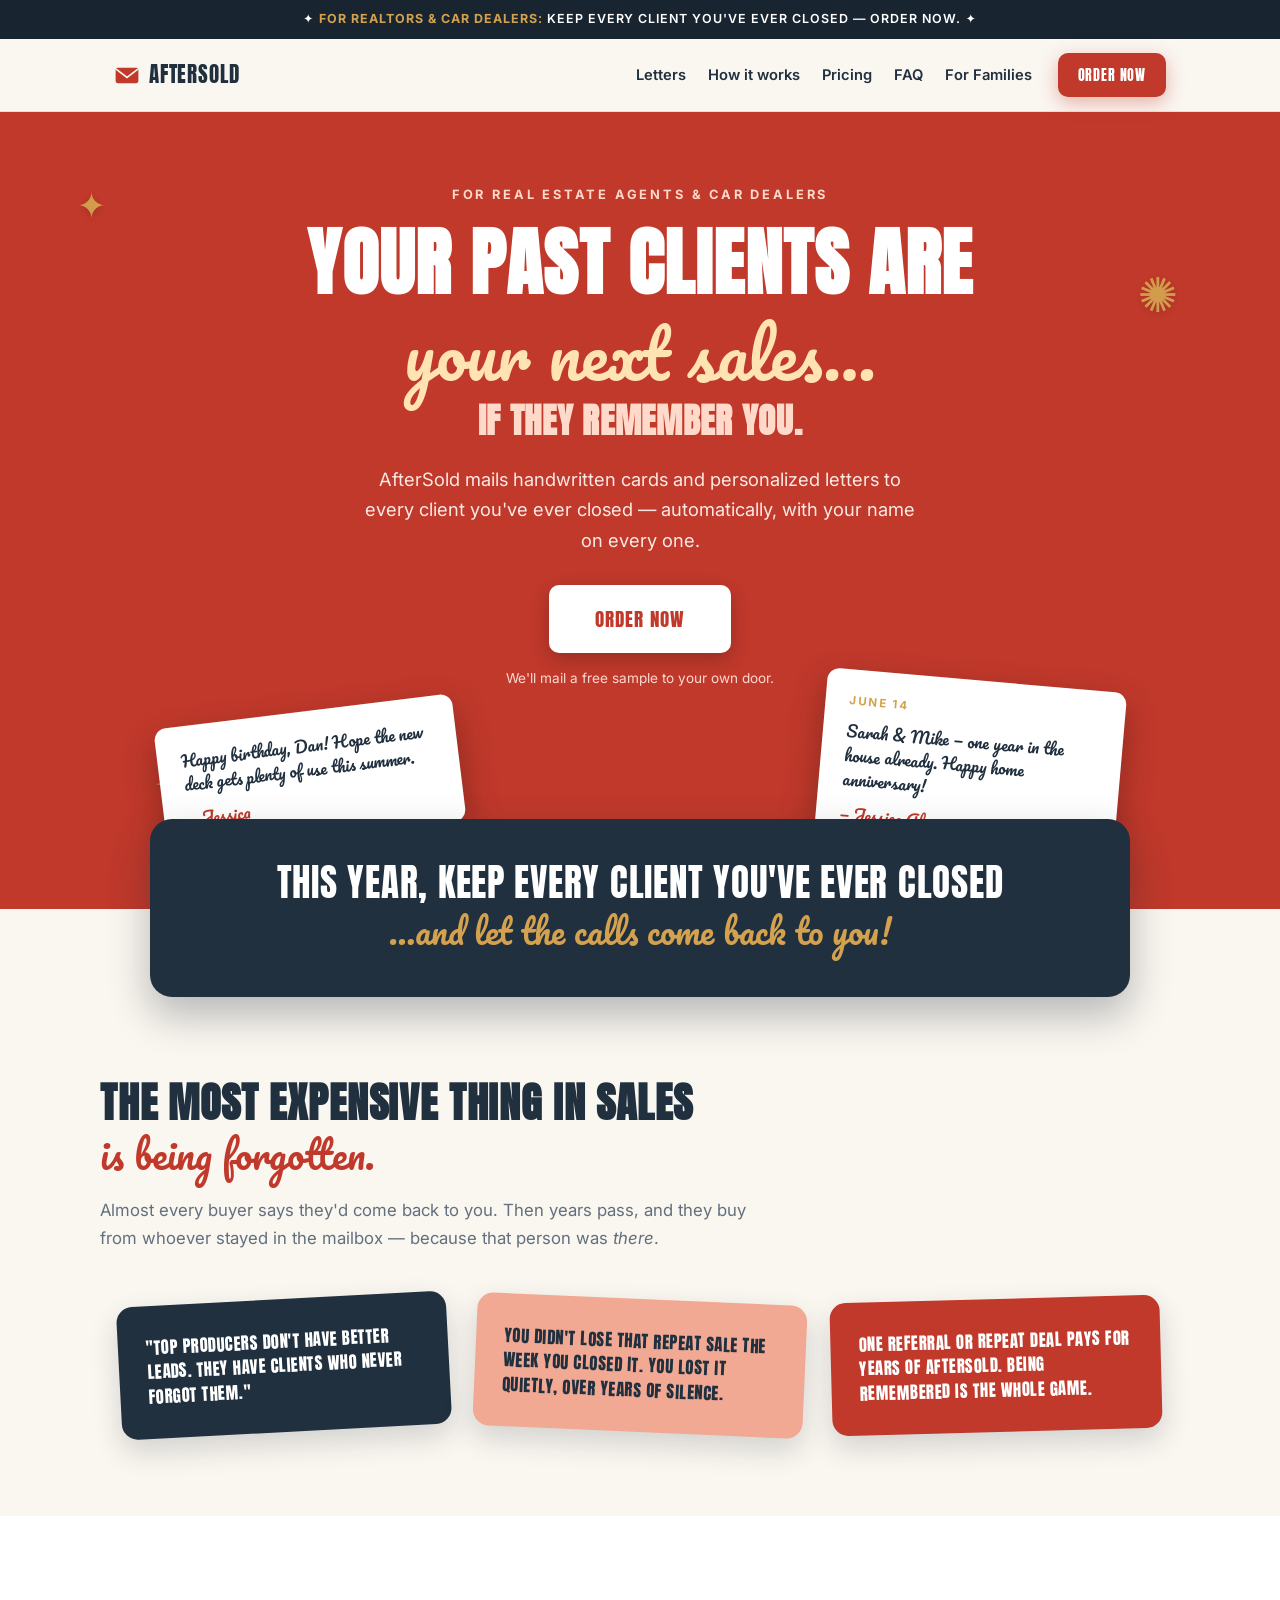
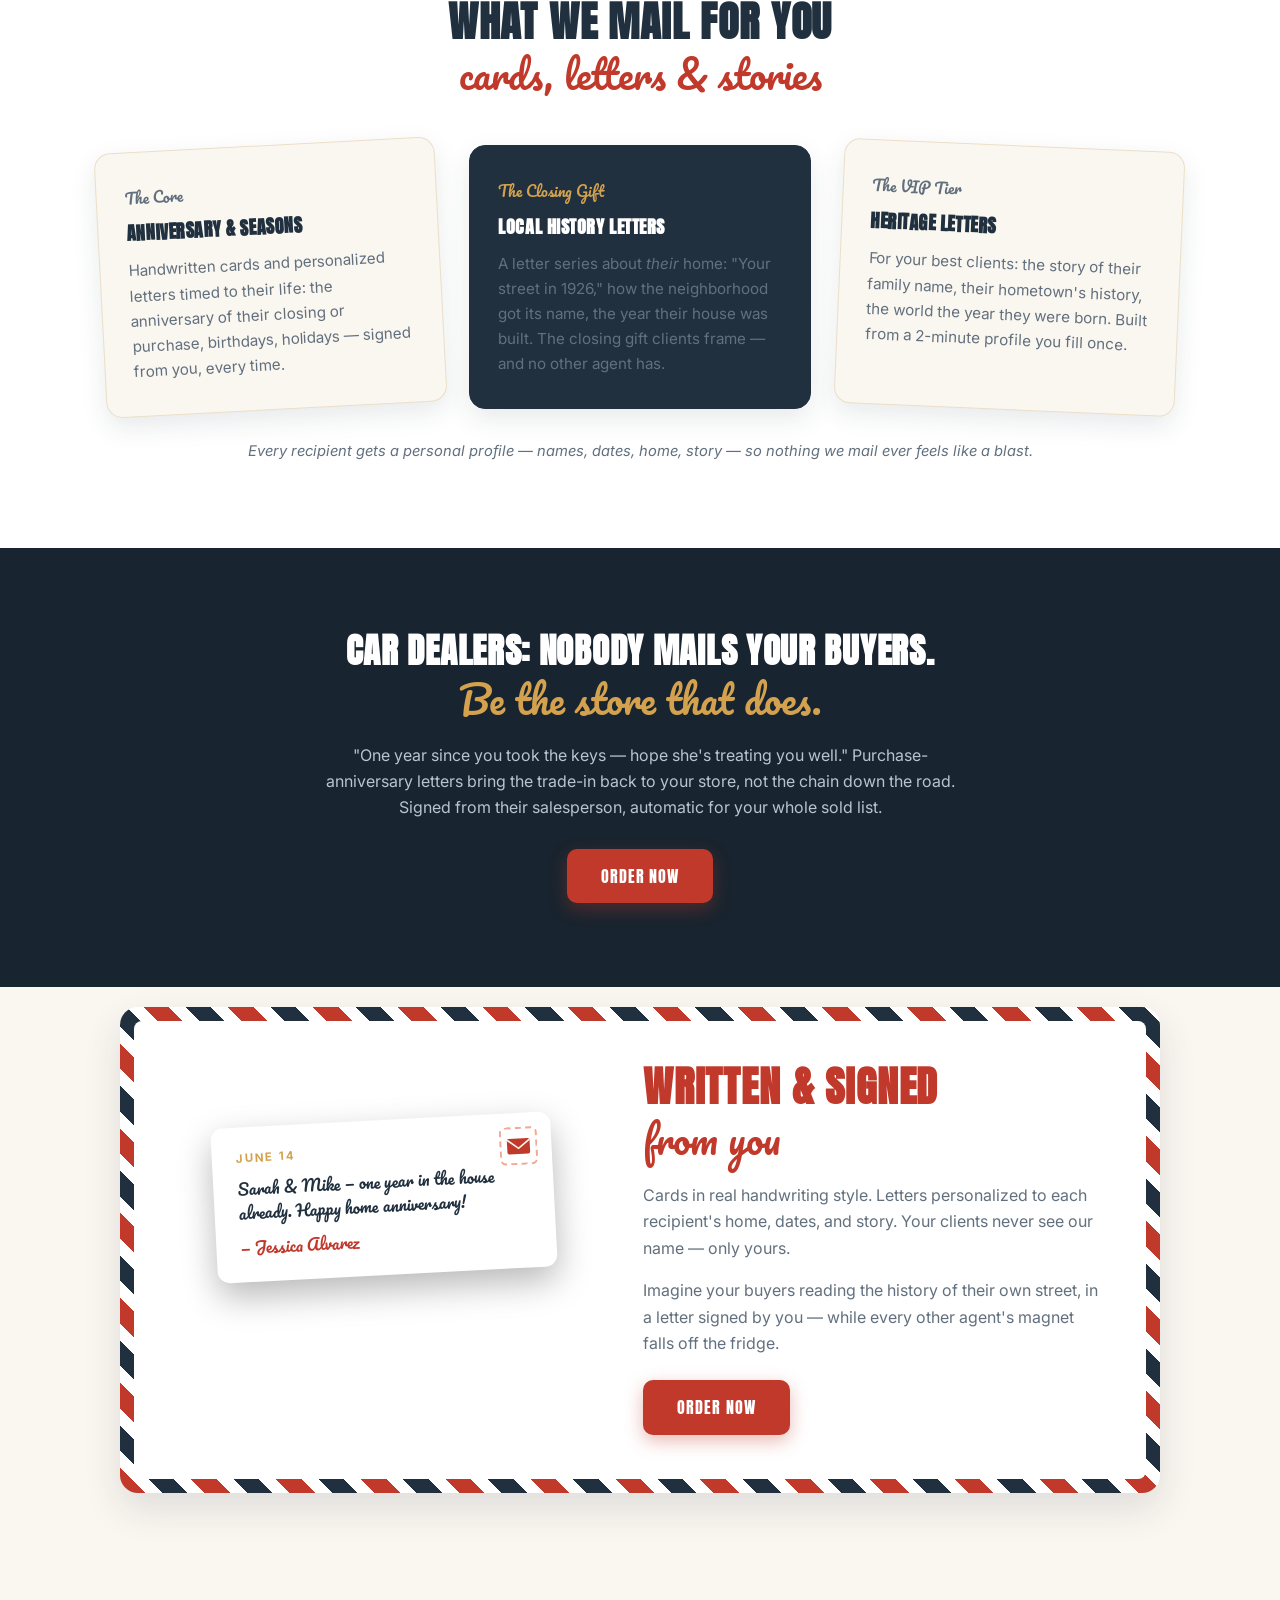
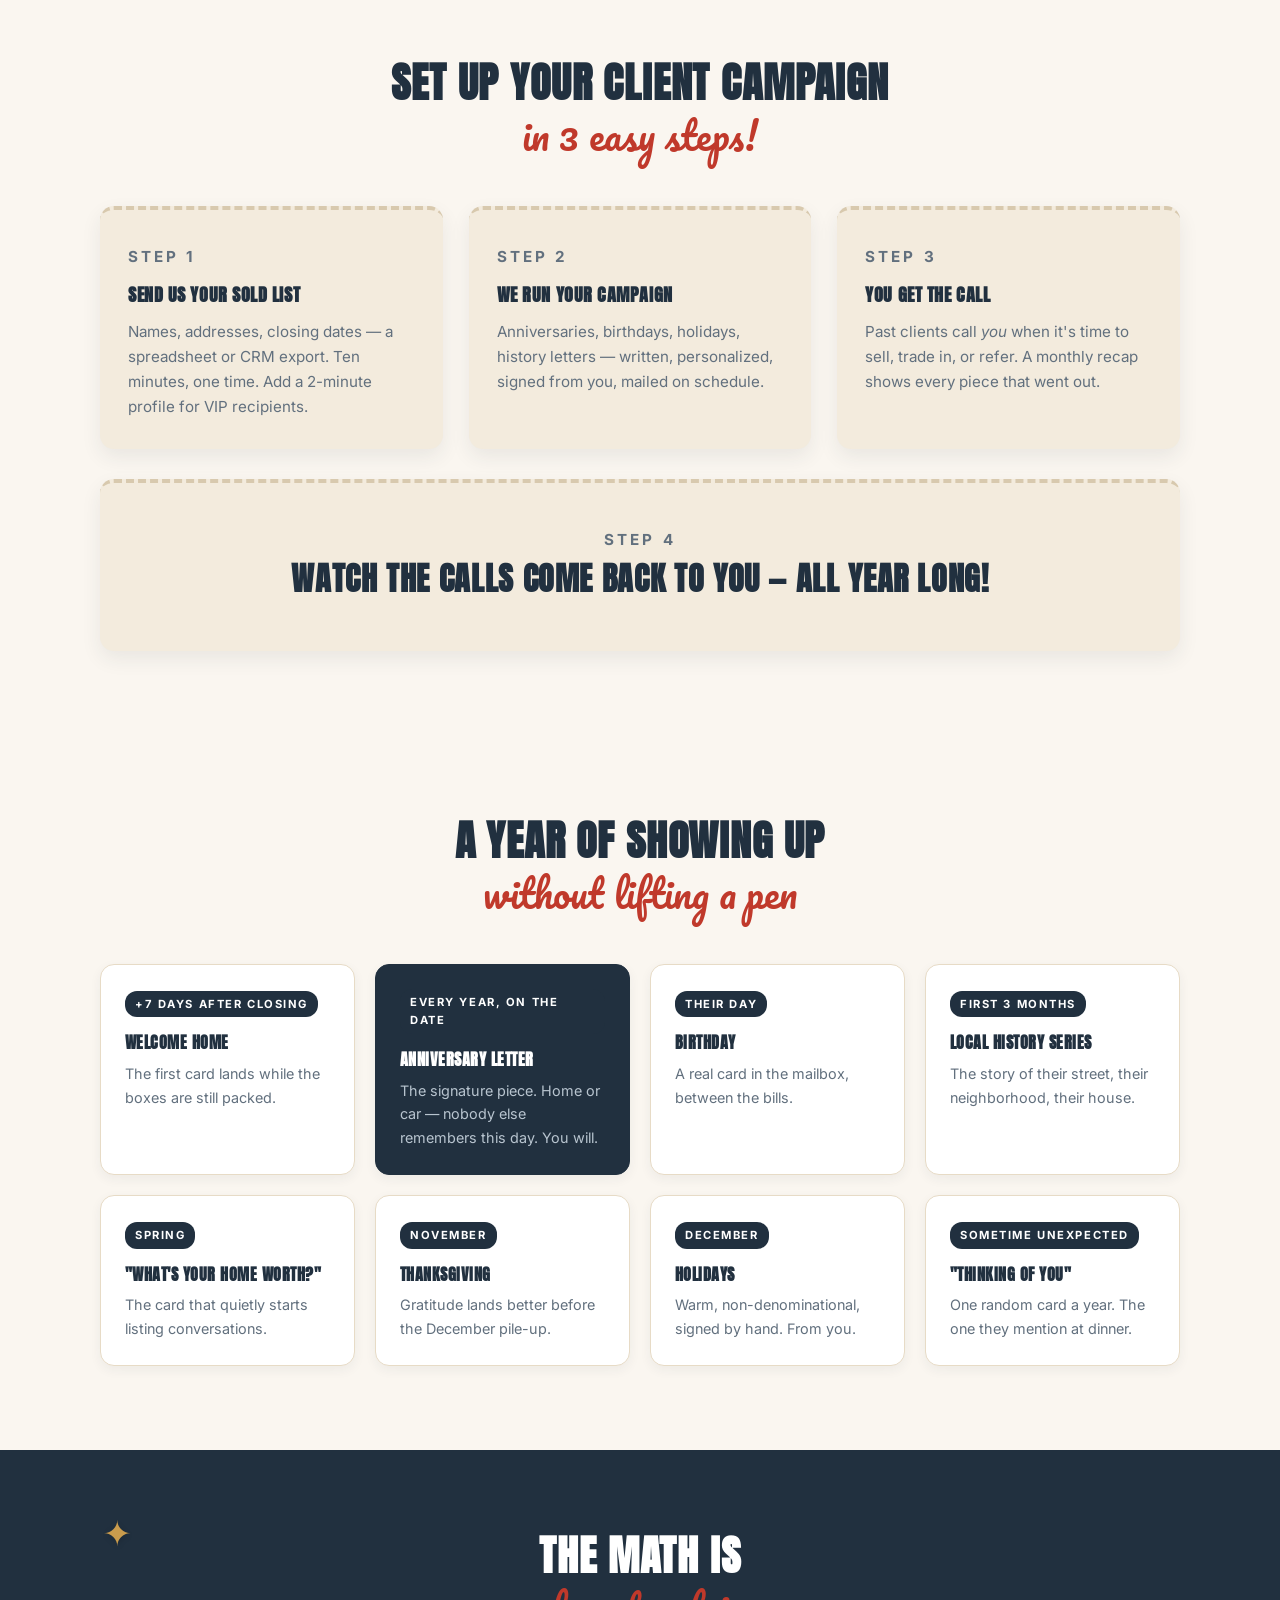
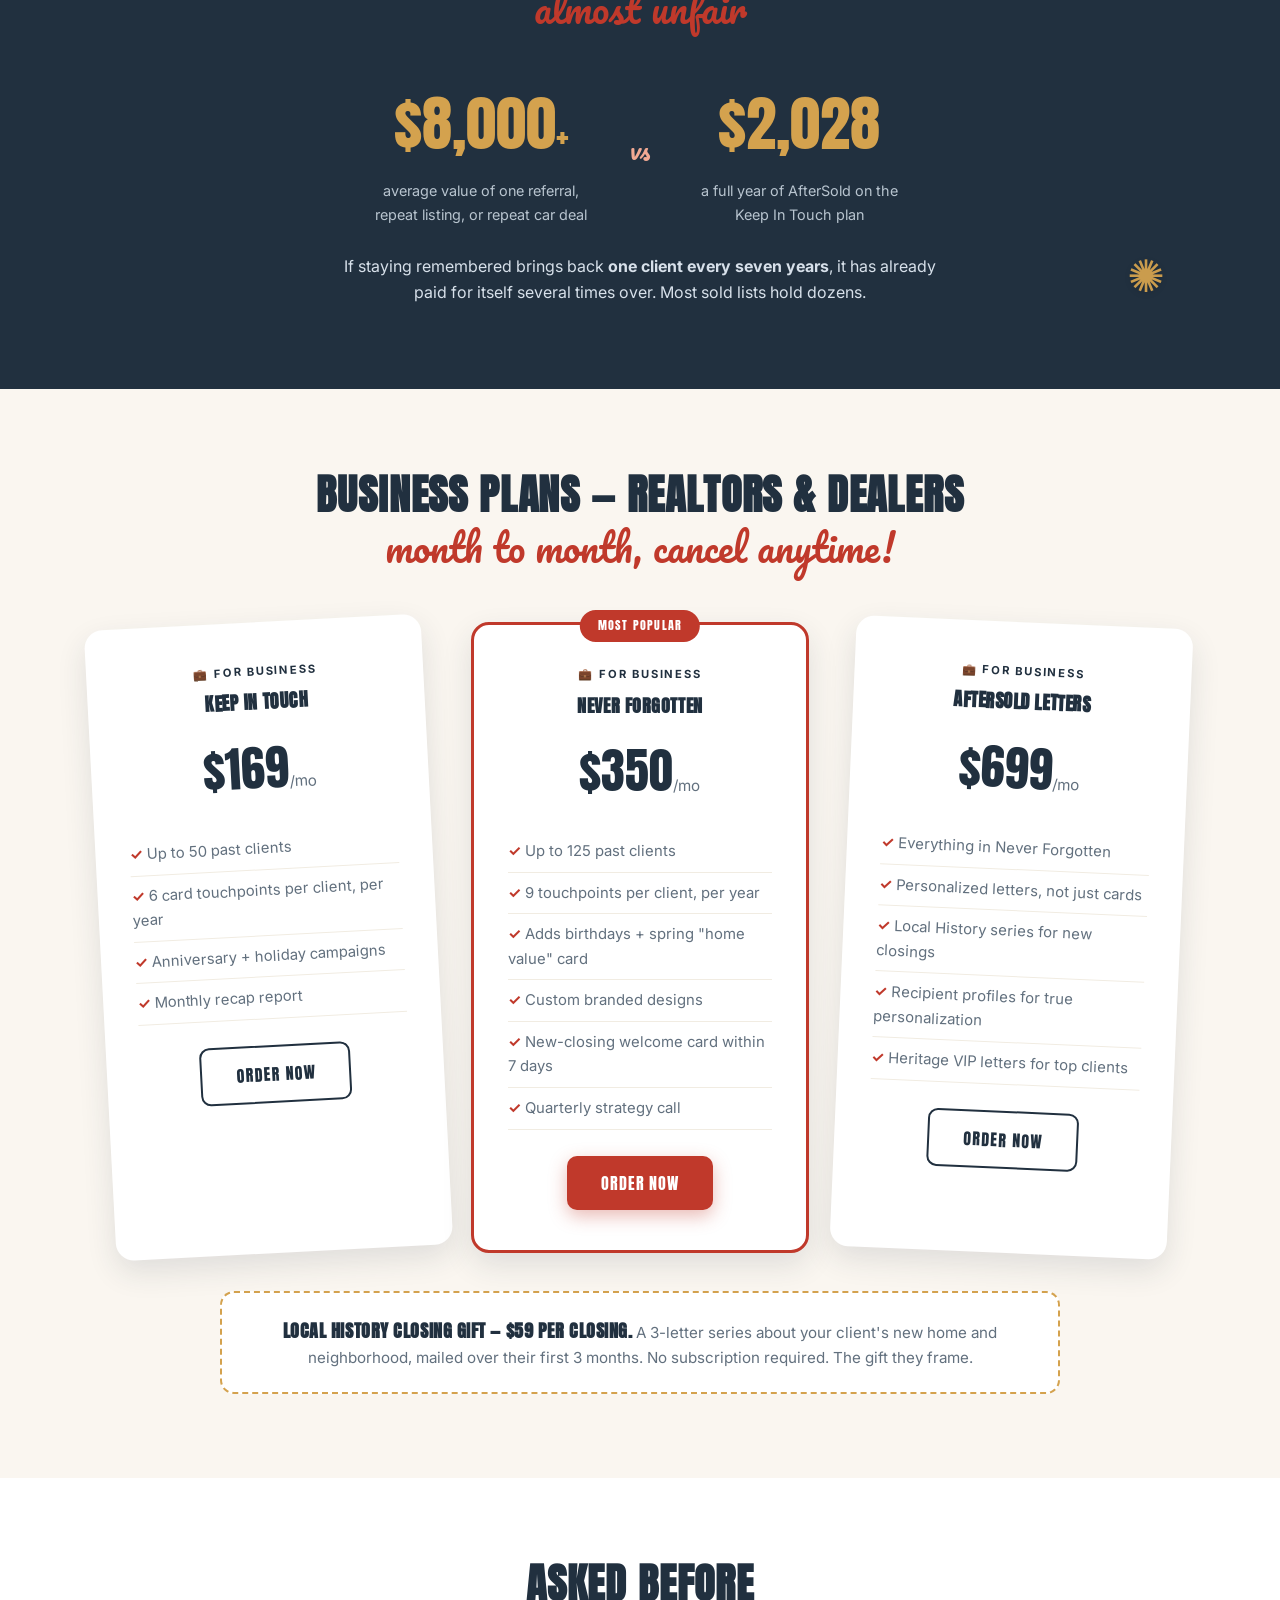
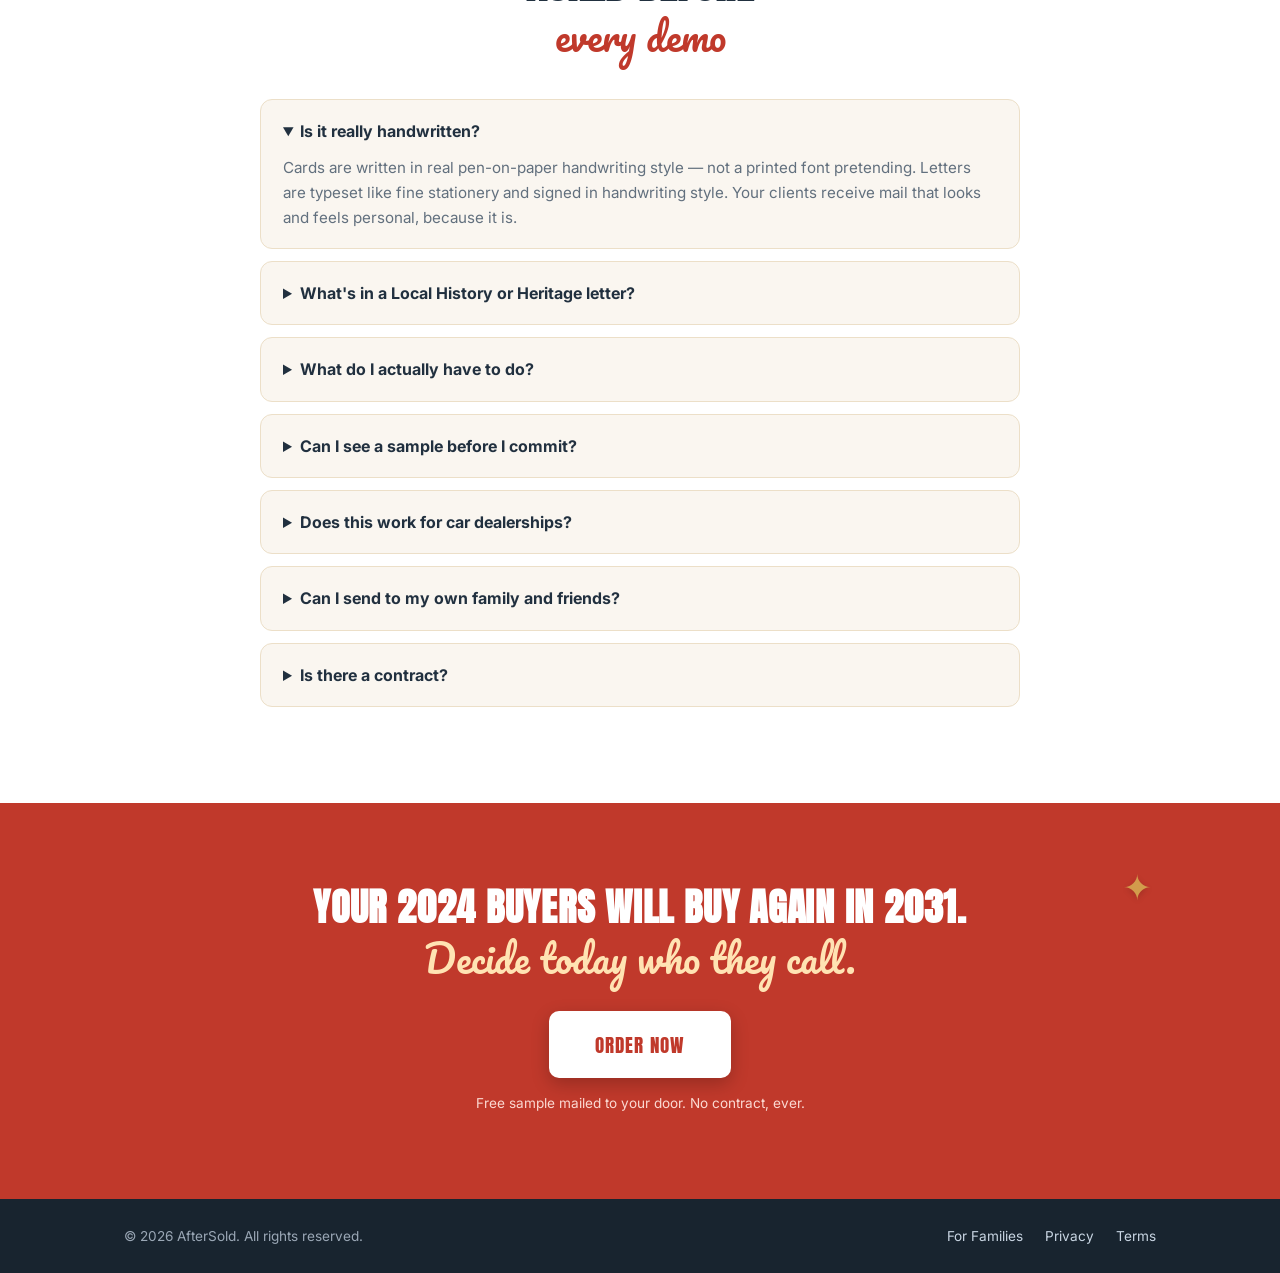
==== business.html @ d62e9a50 "feat: split into Family & Friends home + dedicated Business page Repurpose index.html as a Family & " ====
<!doctype html>
<html lang="en">
<head>
  <meta charset="utf-8">
  <meta name="viewport" content="width=device-width, initial-scale=1">
  <title>AfterSold for Business — Letters & Cards That Keep Your Past Clients Yours</title>
  <meta name="description" content="AfterSold mails handwritten cards and personalized letters to every client a real estate agent or car dealer has ever closed — anniversaries, birthdays, holidays, local history — automatically, signed with their name. From $169/mo.">
  <link rel="canonical" href="https://600589mbm-beep.github.io/aftersold-site/business.html">
  <meta property="og:type" content="website">
  <meta property="og:title" content="AfterSold for Business — Your Past Clients Are Your Next Sales">
  <meta property="og:description" content="Done-for-you handwritten cards and personalized letters to every past client — signed with your name. So the call comes back to you.">
  <meta property="og:url" content="https://600589mbm-beep.github.io/aftersold-site/business.html">
  <meta property="og:site_name" content="AfterSold">
  <meta name="twitter:card" content="summary">
  <meta name="twitter:title" content="AfterSold for Business — Your Past Clients Are Your Next Sales">
  <meta name="twitter:description" content="Done-for-you handwritten cards and personalized letters to every past client, signed with your name.">
  <link rel="icon" href="data:image/svg+xml,%3Csvg xmlns='http://www.w3.org/2000/svg' viewBox='0 0 64 64'%3E%3Crect x='4' y='14' width='56' height='38' rx='5' fill='%23C0392B'/%3E%3Cpath d='M6 18l26 20 26-20' fill='none' stroke='%23FAF6F0' stroke-width='4' stroke-linecap='round'/%3E%3Ccircle cx='32' cy='40' r='5' fill='%23D4A24E'/%3E%3C/svg%3E">
  <link rel="preconnect" href="https://fonts.googleapis.com">
  <link rel="preconnect" href="https://fonts.gstatic.com" crossorigin>
  <link href="https://fonts.googleapis.com/css2?family=Anton&family=Pacifico&family=Inter:wght@400;500;600;700&display=swap" rel="stylesheet">
  <link rel="stylesheet" href="css/style.css">
</head>
<body>
  <a class="skip-link" href="#main">Skip to content</a>

  <div class="announce">✦ <strong>FOR REALTORS &amp; CAR DEALERS:</strong> KEEP EVERY CLIENT YOU'VE EVER CLOSED — ORDER NOW. ✦</div>

  <header class="site-header">
    <nav class="nav" aria-label="Primary">
      <a class="brand" href="business.html#top">
        <span class="brand-mark" aria-hidden="true">
          <svg viewBox="0 0 64 64" width="26" height="26" focusable="false" aria-hidden="true"><rect x="4" y="14" width="56" height="38" rx="5" fill="currentColor"/><path d="M6 18l26 20 26-20" fill="none" stroke="#FAF6F0" stroke-width="4" stroke-linecap="round"/></svg>
        </span>
        AfterSold
      </a>
      <div class="nav-links">
        <a href="#letters">Letters</a>
        <a href="#how">How it works</a>
        <a href="#pricing">Pricing</a>
        <a href="#faq">FAQ</a>
        <a href="index.html">For Families</a>
      </div>
      <a class="button button-primary nav-cta" href="#pricing">Order Now</a>
    </nav>
  </header>

  <main id="main">

    <!-- Hero -->
    <section class="hero" id="top">
      <span class="star star-1" aria-hidden="true">✦</span>
      <span class="star star-2" aria-hidden="true">✺</span>
      <span class="star star-3" aria-hidden="true">✦</span>
      <div class="hero-inner">
        <p class="eyebrow">For Real Estate Agents &amp; Car Dealers</p>
        <h1>
          <span class="h-caps">Your past clients are</span>
          <span class="h-script">your next sales…</span>
          <span class="h-caps h-caps-sm">if they remember you.</span>
        </h1>
        <p class="hero-sub">AfterSold mails handwritten cards and personalized letters to every client you've ever closed — automatically, with your name on every one.</p>
          <a class="button button-invert button-lg" href="#pricing">Order Now</a>
        <p class="hero-note">We'll mail a free sample to your own door.</p>

        <div class="mail-card mail-tilt-l" aria-hidden="true">
          <p class="mail-script">Happy birthday, Dan! Hope the new deck gets plenty of use this summer.</p>
          <p class="mail-sign">— Jessica</p>
        </div>
        <div class="mail-card mail-tilt-r" aria-hidden="true">
          <p class="mail-date">June 14</p>
          <p class="mail-script">Sarah &amp; Mike — one year in the house already. Happy home anniversary!</p>
          <p class="mail-sign">— Jessica Alvarez</p>
        </div>
      </div>
    </section>

    <!-- Overlap banner -->
    <section class="banner-wrap">
      <div class="banner reveal">
        <p class="h-caps">This year, keep every client you've ever closed</p>
        <p class="h-script">…and let the calls come back to you!</p>
      </div>
    </section>

    <!-- Problem / quote cards -->
    <section class="section quotes reveal">
      <div class="section-inner">
        <h2 class="stacked-head"><span class="h-caps">The most expensive thing in sales</span><span class="h-script">is being forgotten.</span></h2>
        <p class="lead">Almost every buyer says they'd come back to you. Then years pass, and they buy from whoever stayed in the mailbox — because that person was <em>there</em>.</p>
        <div class="quote-cards">
          <blockquote class="qcard qcard-navy tilt-l">
            <p>"Top producers don't have better leads. They have clients who never forgot them."</p>
          </blockquote>
          <blockquote class="qcard qcard-blush tilt-r">
            <p>You didn't lose that repeat sale the week you closed it. You lost it quietly, over years of silence.</p>
          </blockquote>
          <blockquote class="qcard qcard-red tilt-l2">
            <p>One referral or repeat deal pays for years of AfterSold. Being remembered is the whole game.</p>
          </blockquote>
        </div>
      </div>
    </section>

    <!-- Letter products -->
    <section class="section letters" id="letters">
      <div class="section-inner">
        <h2 class="stacked-head center"><span class="h-caps">What we mail for you</span><span class="h-script">cards, letters &amp; stories</span></h2>
        <div class="products">
          <article class="product reveal tilt-l">
            <p class="product-tag">The Core</p>
            <h3 class="h-caps-sm2">Anniversary &amp; Seasons</h3>
            <p>Handwritten cards and personalized letters timed to their life: the anniversary of their closing or purchase, birthdays, holidays — signed from you, every time.</p>
          </article>
          <article class="product product-featured reveal">
            <p class="product-tag">The Closing Gift</p>
            <h3 class="h-caps-sm2">Local History Letters</h3>
            <p>A letter series about <em>their</em> home: "Your street in 1926," how the neighborhood got its name, the year their house was built. The closing gift clients frame — and no other agent has.</p>
          </article>
          <article class="product reveal tilt-r">
            <p class="product-tag">The VIP Tier</p>
            <h3 class="h-caps-sm2">Heritage Letters</h3>
            <p>For your best clients: the story of their family name, their hometown's history, the world the year they were born. Built from a 2-minute profile you fill once.</p>
          </article>
        </div>
        <p class="products-note">Every recipient gets a personal profile — names, dates, home, story — so nothing we mail ever feels like a blast.</p>
      </div>
    </section>

    <!-- Dealer band -->
    <section class="section dealer-band reveal">
      <div class="section-inner narrow">
        <h2 class="stacked-head center"><span class="h-caps">Car dealers: nobody mails your buyers.</span><span class="h-script">Be the store that does.</span></h2>
        <p class="dealer-line">"One year since you took the keys — hope she's treating you well." Purchase-anniversary letters bring the trade-in back to your store, not the chain down the road. Signed from their salesperson, automatic for your whole sold list.</p>
          <a class="button button-primary" href="#pricing">Order Now</a>
      </div>
    </section>

    <!-- Airmail-stripe feature panel -->
    <section class="section airmail-wrap">
      <div class="airmail reveal"><div class="airmail-in">
        <div class="airmail-media" aria-hidden="true">
          <div class="mail-card mail-big">
            <p class="mail-date">June 14</p>
            <p class="mail-script">Sarah &amp; Mike — one year in the house already. Happy home anniversary!</p>
            <p class="mail-sign">— Jessica Alvarez</p>
            <span class="mail-stamp">
              <svg viewBox="0 0 64 64" width="26" height="26" focusable="false" aria-hidden="true"><rect x="4" y="14" width="56" height="38" rx="5" fill="currentColor"/><path d="M6 18l26 20 26-20" fill="none" stroke="#FAF6F0" stroke-width="4" stroke-linecap="round"/></svg>
            </span>
          </div>
        </div>
        <div class="airmail-copy">
          <h2 class="stacked-head"><span class="h-caps h-red">Written &amp; signed</span><span class="h-script h-green">from you</span></h2>
          <p>Cards in real handwriting style. Letters personalized to each recipient's home, dates, and story. Your clients never see our name — only yours.</p>
          <p>Imagine your buyers reading the history of their own street, in a letter signed by you — while every other agent's magnet falls off the fridge.</p>
              <a class="button button-primary" href="#pricing">Order Now</a>
        </div>
      </div></div>
    </section>

    <!-- Steps -->
    <section class="section steps-wrap" id="how">
      <div class="section-inner">
        <h2 class="stacked-head center"><span class="h-caps">Set up your client campaign</span><span class="h-script">in 3 easy steps!</span></h2>
        <div class="steps">
          <article class="paper reveal">
            <p class="step-tag">Step 1</p>
            <h3 class="h-caps-sm2">Send us your sold list</h3>
            <p>Names, addresses, closing dates — a spreadsheet or CRM export. Ten minutes, one time. Add a 2-minute profile for VIP recipients.</p>
          </article>
          <article class="paper reveal">
            <p class="step-tag">Step 2</p>
            <h3 class="h-caps-sm2">We run your campaign</h3>
            <p>Anniversaries, birthdays, holidays, history letters — written, personalized, signed from you, mailed on schedule.</p>
          </article>
          <article class="paper reveal">
            <p class="step-tag">Step 3</p>
            <h3 class="h-caps-sm2">You get the call</h3>
            <p>Past clients call <em>you</em> when it's time to sell, trade in, or refer. A monthly recap shows every piece that went out.</p>
          </article>
        </div>
        <div class="paper paper-wide reveal">
          <p class="step-tag">Step 4</p>
          <h3 class="h-caps">Watch the calls come back to you — all year long!</h3>
        </div>
      </div>
    </section>

    <!-- Campaign calendar -->
    <section class="section calendar" id="calendar">
      <div class="section-inner">
        <h2 class="stacked-head center"><span class="h-caps">A year of showing up</span><span class="h-script">without lifting a pen</span></h2>
        <div class="calendar-grid">
          <article class="touchpoint reveal"><span class="touchpoint-when">+7 days after closing</span><h3>Welcome home</h3><p>The first card lands while the boxes are still packed.</p></article>
          <article class="touchpoint touchpoint-signature reveal"><span class="touchpoint-when">Every year, on the date</span><h3>Anniversary letter</h3><p>The signature piece. Home or car — nobody else remembers this day. You will.</p></article>
          <article class="touchpoint reveal"><span class="touchpoint-when">Their day</span><h3>Birthday</h3><p>A real card in the mailbox, between the bills.</p></article>
          <article class="touchpoint reveal"><span class="touchpoint-when">First 3 months</span><h3>Local history series</h3><p>The story of their street, their neighborhood, their house.</p></article>
          <article class="touchpoint reveal"><span class="touchpoint-when">Spring</span><h3>"What's your home worth?"</h3><p>The card that quietly starts listing conversations.</p></article>
          <article class="touchpoint reveal"><span class="touchpoint-when">November</span><h3>Thanksgiving</h3><p>Gratitude lands better before the December pile-up.</p></article>
          <article class="touchpoint reveal"><span class="touchpoint-when">December</span><h3>Holidays</h3><p>Warm, non-denominational, signed by hand. From you.</p></article>
          <article class="touchpoint reveal"><span class="touchpoint-when">Sometime unexpected</span><h3>"Thinking of you"</h3><p>One random card a year. The one they mention at dinner.</p></article>
        </div>
      </div>
    </section>

    <!-- ROI -->
    <section class="section roi reveal">
      <span class="star star-4" aria-hidden="true">✦</span>
      <span class="star star-5" aria-hidden="true">✺</span>
      <div class="section-inner narrow">
        <h2 class="stacked-head center"><span class="h-caps">The math is</span><span class="h-script h-gold">almost unfair</span></h2>
        <div class="roi-compare" role="group" aria-label="Cost comparison">
          <div class="roi-item"><p class="roi-figure">$8,000<span>+</span></p><p class="roi-label">average value of one referral, repeat listing, or repeat car deal</p></div>
          <div class="roi-vs" aria-hidden="true">vs</div>
          <div class="roi-item"><p class="roi-figure">$2,028</p><p class="roi-label">a full year of AfterSold on the Keep In Touch plan</p></div>
        </div>
        <p class="roi-line">If staying remembered brings back <strong>one client every seven years</strong>, it has already paid for itself several times over. Most sold lists hold dozens.</p>
      </div>
    </section>

    <!-- Pricing -->
    <section class="section pricing" id="pricing">
      <div class="section-inner">
        <h2 class="stacked-head center"><span class="h-caps">Business plans — realtors &amp; dealers</span><span class="h-script">month to month, cancel anytime!</span></h2>
        <div class="plans plans-3">
          <article class="plan tilt-l reveal">
            <p class="plan-aud plan-aud-biz">💼 For Business</p>
            <h3 class="h-caps-sm2">Keep In Touch</h3>
            <p class="plan-price">$169<span>/mo</span></p>
            <ul>
              <li>Up to 50 past clients</li>
              <li>6 card touchpoints per client, per year</li>
              <li>Anniversary + holiday campaigns</li>
              <li>Monthly recap report</li>
            </ul>
            <a class="button button-outline" href="cart.html?plan=keep-in-touch">Order Now</a>
          </article>
          <article class="plan plan-featured reveal">
            <p class="plan-badge">Most Popular</p>
            <p class="plan-aud plan-aud-biz">💼 For Business</p>
            <h3 class="h-caps-sm2">Never Forgotten</h3>
            <p class="plan-price">$350<span>/mo</span></p>
            <ul>
              <li>Up to 125 past clients</li>
              <li>9 touchpoints per client, per year</li>
              <li>Adds birthdays + spring "home value" card</li>
              <li>Custom branded designs</li>
              <li>New-closing welcome card within 7 days</li>
              <li>Quarterly strategy call</li>
            </ul>
            <a class="button button-primary" href="cart.html?plan=never-forgotten">Order Now</a>
          </article>
          <article class="plan tilt-r reveal">
            <p class="plan-aud plan-aud-biz">💼 For Business</p>
            <h3 class="h-caps-sm2">AfterSold Letters</h3>
            <p class="plan-price">$699<span>/mo</span></p>
            <ul>
              <li>Everything in Never Forgotten</li>
              <li>Personalized letters, not just cards</li>
              <li>Local History series for new closings</li>
              <li>Recipient profiles for true personalization</li>
              <li>Heritage VIP letters for top clients</li>
            </ul>
            <a class="button button-outline" href="cart.html?plan=letters">Order Now</a>
          </article>
        </div>
        <div class="gift-strip reveal">
          <p><strong class="h-caps-sm2">Local History closing gift — $59 per closing.</strong> A 3-letter series about your client's new home and neighborhood, mailed over their first 3 months. No subscription required. The gift they frame.</p>
        </div>
      </div>
    </section>


    <!-- FAQ -->
    <section class="section faq" id="faq">
      <div class="section-inner narrow">
        <h2 class="stacked-head center"><span class="h-caps">Asked before</span><span class="h-script">every demo</span></h2>
        <div class="faq-list">
          <details open>
            <summary>Is it really handwritten?</summary>
            <p>Cards are written in real pen-on-paper handwriting style — not a printed font pretending. Letters are typeset like fine stationery and signed in handwriting style. Your clients receive mail that looks and feels personal, because it is.</p>
          </details>
          <details>
            <summary>What's in a Local History or Heritage letter?</summary>
            <p>Local History letters tell the story of the recipient's own street, neighborhood, and the year their house was built. Heritage letters go personal: their family name's story, their hometown, the world the year they were born — all driven by a 2-minute profile you fill out once per recipient.</p>
          </details>
          <details>
            <summary>What do I actually have to do?</summary>
            <p>One thing, once: send us your past-client list (names, addresses, closing dates). After that, nothing. Mail goes out on schedule, signed from you, and you get a monthly recap of every piece sent.</p>
          </details>
          <details>
            <summary>Can I see a sample before I commit?</summary>
            <p>Yes — every plan is month to month, so your first month is the sample. Or email us before you order and we'll mail one piece to your own door first.</p>
          </details>
          <details>
            <summary>Does this work for car dealerships?</summary>
            <p>It's built for you too. Purchase-anniversary letters, service-season cards, birthdays — signed from the salesperson who closed the deal. Your buyers bring the trade-in back to the store that remembered them.</p>
          </details>
          <details>
            <summary>Can I send to my own family and friends?</summary>
            <p>Yes — that's our <a href="index.html">For Families plans</a>. Build your list, give each person a profile, pick their categories, and we mail 1, 3, or 10 pieces a month signed from you. Preview, pause, or swap anyone at any time.</p>
          </details>
          <details>
            <summary>Is there a contract?</summary>
            <p>No. Every plan is month to month, and you can cancel anytime. We'd rather earn the renewal with the mail than with a clause.</p>
          </details>
        </div>
      </div>
    </section>

    <!-- Final CTA -->
    <section class="section final-cta reveal">
      <span class="star star-6" aria-hidden="true">✦</span>
      <div class="section-inner narrow">
        <h2 class="stacked-head center"><span class="h-caps">Your 2024 buyers will buy again in 2031.</span><span class="h-script">Decide today who they call.</span></h2>
          <a class="button button-invert button-lg" href="#pricing">Order Now</a>
        <p class="hero-note">Free sample mailed to your door. No contract, ever.</p>
      </div>
    </section>
  </main>

  <footer class="site-footer">
    <div class="footer-inner">
      <p>© 2026 AfterSold. All rights reserved.</p>
      <nav aria-label="Legal">
        <a href="index.html">For Families</a>
        <a href="privacy.html">Privacy</a>
        <a href="terms.html">Terms</a>
      </nav>
    </div>
  </footer>

  <script src="js/main.js"></script>
</body>
</html>
---- css/style.css ----
/* AfterSold — SantaMail-inspired design language
   Bold condensed caps (Anton) + script accent (Pacifico) + Inter body.
   Saturated color blocks, rotated cards, airmail stripes, paper steps. */

:root{
  --red:#C0392B; --red-deep:#A93226;
  --navy:#21303f; --navy-deep:#18242f;
  --cream:#FAF6F0; --paper:#F3EBDD;
  --gold:#D4A24E; --blush:#F2A993;
  --ink:#21303f; --grey:#62707e;
  --stripe-red:#C0392B; --stripe-navy:#21303f;
}
*{margin:0;padding:0;box-sizing:border-box}

body{font-family:'Inter',system-ui,sans-serif;color:var(--ink);background:var(--cream);line-height:1.65}

/* Type system */
.h-caps{font-family:'Anton',sans-serif;text-transform:uppercase;letter-spacing:.02em;line-height:1.08;display:block}
.h-script{font-family:'Pacifico',cursive;font-weight:400;line-height:1.3;display:block;text-transform:none}
.h-caps-sm{font-size:.55em}
.h-caps-sm2{font-family:'Anton',sans-serif;text-transform:uppercase;letter-spacing:.03em;font-size:1.15rem}
.h-red{color:var(--red)} .h-green{color:#1E6B52} .h-gold{color:var(--gold)}
.stacked-head{margin-bottom:18px}
.stacked-head .h-caps{font-size:clamp(1.6rem,3.6vw,2.6rem)}
.stacked-head .h-script{font-size:clamp(1.5rem,3.4vw,2.4rem);margin-top:4px;color:var(--red)}
.stacked-head.center{text-align:center}

.skip-link{position:absolute;left:-9999px;top:0;background:var(--navy);color:#fff;padding:10px 18px;z-index:99}
.skip-link:focus{left:0}

/* Announcement bar */
.announce{background:var(--navy-deep);color:#fff;font-size:.78rem;font-weight:600;letter-spacing:.08em;text-align:center;padding:9px 16px}
.announce strong{color:var(--gold)}

/* Header */
.site-header{position:sticky;top:0;z-index:50;background:#FAF6F0;border-bottom:1px solid #eadfce}
.nav{max-width:1100px;margin:0 auto;display:flex;align-items:center;gap:26px;padding:14px 24px}
.brand{font-family:'Anton',sans-serif;font-size:1.3rem;letter-spacing:.04em;text-transform:uppercase;color:var(--ink);text-decoration:none;display:flex;align-items:center;gap:9px}
.brand-mark{color:var(--red);display:flex}
.nav-links{display:flex;gap:22px;margin-left:auto}
.nav-links a{color:var(--ink);text-decoration:none;font-size:.92rem;font-weight:600}
.nav-links a:hover{color:var(--red)}
@media(max-width:760px){.nav-links{display:none}.nav-cta{margin-left:auto}}

/* Buttons */
.button{display:inline-block;font-family:'Anton',sans-serif;text-transform:uppercase;letter-spacing:.06em;font-size:1rem;padding:14px 34px;border-radius:10px;text-decoration:none;transition:transform .15s ease, box-shadow .15s ease}
.button:hover{transform:translateY(-2px) scale(1.02)}
.button-primary{background:var(--red);color:#fff;box-shadow:0 6px 18px rgba(192,57,43,.35)}
.button-invert{background:#fff;color:var(--red);box-shadow:0 6px 18px rgba(0,0,0,.22)}
.button-outline{border:2px solid var(--navy);color:var(--navy)}
.button-lg{font-size:1.2rem;padding:18px 46px}
.nav-cta{font-size:.85rem;padding:11px 20px}

/* Stars */
.star{position:absolute;color:var(--gold);font-size:2.2rem;opacity:.95;pointer-events:none;text-shadow:0 2px 6px rgba(0,0,0,.15)}
.star-1{top:8%;left:6%}.star-2{top:18%;right:8%;font-size:3rem}.star-3{bottom:12%;left:12%}
.star-4{top:10%;left:8%}.star-5{bottom:14%;right:9%;font-size:2.8rem}.star-6{top:14%;right:10%}

/* Hero */
.hero{position:relative;background:var(--red);color:#fff;text-align:center;padding:72px 24px 220px;overflow:hidden}
.hero-inner{max-width:880px;margin:0 auto;position:relative}
.eyebrow{font-weight:700;font-size:.8rem;letter-spacing:.22em;text-transform:uppercase;color:#FFD9C9;margin-bottom:18px}
.hero h1 .h-caps{font-size:clamp(2.4rem,6.5vw,4.6rem)}
.hero h1 .h-script{font-size:clamp(2.2rem,6vw,4.2rem);color:#FFE3B3;margin:6px 0}
.hero h1 .h-caps-sm{font-size:clamp(1.3rem,3.2vw,2.2rem);color:#FFD9C9}
.hero-sub{font-size:1.15rem;max-width:560px;margin:24px auto 30px;color:#fbe9e5}
.hero-note{font-size:.85rem;color:#fbd9d2;margin-top:14px}

/* Mail cards (rotated, SantaMail polaroid feel) */
.mail-card{background:#fff;color:var(--ink);border-radius:12px;padding:22px 24px;width:300px;box-shadow:0 14px 34px rgba(0,0,0,.28);text-align:left;position:absolute}
.mail-script{font-family:'Pacifico',cursive;font-size:1rem;line-height:1.5}
.mail-sign{font-family:'Pacifico',cursive;color:var(--red);margin-top:10px}
.mail-date{font-weight:700;font-size:.72rem;letter-spacing:.16em;text-transform:uppercase;color:var(--gold);margin-bottom:8px}
.mail-stamp{position:absolute;top:14px;right:14px;color:var(--red);border:2px dashed var(--blush);border-radius:6px;padding:4px;display:flex}
.mail-tilt-l{left:-40px;bottom:-150px;transform:rotate(-7deg)}
.mail-tilt-r{right:-40px;bottom:-170px;transform:rotate(5deg)}
@media(max-width:900px){.mail-tilt-l{display:none}.mail-tilt-r{position:relative;right:auto;bottom:auto;margin:40px auto -140px;transform:rotate(3deg)}}

/* Overlap banner (green-block equivalent → navy) */
.banner-wrap{padding:0 24px;margin-top:-90px;position:relative;z-index:5}
.banner{max-width:980px;margin:0 auto;background:var(--navy);color:#fff;border-radius:22px;text-align:center;padding:44px 34px;box-shadow:0 18px 40px rgba(24,36,47,.3)}
.banner .h-caps{font-size:clamp(1.4rem,3.4vw,2.3rem)}
.banner .h-script{font-size:clamp(1.4rem,3.2vw,2.1rem);color:var(--gold);margin-top:6px}

/* Sections */
.section{padding:84px 24px;position:relative}
.section-inner{max-width:1080px;margin:0 auto}
.section-inner.narrow{max-width:760px}
.lead{color:var(--grey);max-width:680px;font-size:1.05rem}

/* Quote cards */
.quotes{background:var(--cream)}
.quote-cards{display:flex;flex-wrap:wrap;gap:26px;justify-content:center;margin-top:46px}
.qcard{border-radius:16px;padding:30px 28px;max-width:330px;box-shadow:0 12px 28px rgba(33,48,63,.18)}
.qcard p{font-family:'Anton',sans-serif;text-transform:uppercase;letter-spacing:.03em;font-size:1.05rem;line-height:1.45}
.qcard-navy{background:var(--navy);color:#fff}
.qcard-blush{background:var(--blush);color:var(--navy)}
.qcard-red{background:var(--red);color:#fff}
.tilt-l{transform:rotate(-3deg)} .tilt-r{transform:rotate(2.5deg)} .tilt-l2{transform:rotate(-1.5deg)}

/* Airmail panel */
.airmail-wrap{background:var(--cream);padding-top:20px}
.airmail{max-width:1040px;margin:0 auto;border-radius:18px;padding:14px;background:repeating-linear-gradient(45deg,var(--stripe-red) 0 18px,#fff 18px 30px,var(--stripe-navy) 30px 48px,#fff 48px 60px);box-shadow:0 16px 38px rgba(33,48,63,.12)}
.airmail-in{background:#fff;border-radius:8px;padding:44px 40px;display:grid;grid-template-columns:1fr 1.1fr;gap:48px;align-items:center}
.airmail-media{position:relative;min-height:260px}
.mail-big{position:relative;width:100%;max-width:340px;margin:0 auto;transform:rotate(-3deg)}
.airmail-copy p{color:var(--grey);margin-bottom:16px}
.airmail-copy .button{margin-top:8px}
@media(max-width:860px){.airmail-in{grid-template-columns:1fr;padding:32px 22px}}

/* Steps : torn-paper cards */
.steps-wrap{background:var(--cream)}
.steps{display:grid;grid-template-columns:repeat(auto-fit,minmax(250px,1fr));gap:26px;margin-top:46px}
.paper{background:var(--paper);padding:34px 28px 30px;position:relative;border-radius:14px;border-top:4px dashed #d8c9ae;box-shadow:0 8px 20px rgba(33,48,63,.08)}
.step-tag{font-weight:700;font-size:.75rem;letter-spacing:.2em;text-transform:uppercase;color:var(--red);margin-bottom:10px}
.paper h3{margin-bottom:10px}
.paper p{color:var(--grey);font-size:.95rem}
.paper-wide{margin-top:30px;text-align:center;padding:44px 30px}
.paper-wide .h-caps{font-size:clamp(1.3rem,3vw,2rem);color:var(--navy)}

/* Calendar */
.calendar{background:var(--cream)}
.calendar-grid{display:grid;grid-template-columns:repeat(auto-fit,minmax(230px,1fr));gap:20px;margin-top:46px}
.touchpoint{background:#fff;border-radius:14px;padding:24px;border:1px solid #e7dbc6;box-shadow:0 4px 12px rgba(33,48,63,.06)}
.touchpoint-when{display:inline-block;font-size:.7rem;font-weight:700;letter-spacing:.14em;text-transform:uppercase;color:#fff;background:var(--navy);padding:4px 10px;border-radius:12px;margin-bottom:12px}
.touchpoint h3{font-family:'Anton',sans-serif;text-transform:uppercase;letter-spacing:.03em;font-size:1.02rem;margin-bottom:6px}
.touchpoint p{color:var(--grey);font-size:.9rem}
.touchpoint-signature{background:var(--navy);border-color:var(--navy)}
.touchpoint-signature h3{color:#fff}
.touchpoint-signature p{color:#b8c4cf}

/* ROI */
.roi{background:var(--navy);color:#fff;text-align:center;overflow:hidden}
.roi .stacked-head .h-caps{color:#fff}
.roi-compare{display:flex;align-items:center;justify-content:center;gap:34px;flex-wrap:wrap;margin:40px 0 26px}
.roi-figure{font-family:'Anton',sans-serif;font-size:clamp(2.4rem,6vw,3.8rem);color:var(--gold)}
.roi-figure span{font-size:.6em}
.roi-label{color:#b8c4cf;font-size:.9rem;max-width:230px;margin:6px auto 0}
.roi-vs{font-family:'Pacifico',cursive;font-size:1.6rem;color:var(--blush)}
.roi-line{color:#d7e0ea;max-width:600px;margin:0 auto}

/* Pricing */
.pricing{background:var(--cream)}
.plans{display:grid;grid-template-columns:repeat(auto-fit,minmax(290px,1fr));gap:34px;max-width:840px;margin:50px auto 0}
.plan{background:#fff;border-radius:18px;padding:40px 34px;text-align:center;box-shadow:0 12px 30px rgba(33,48,63,.12);position:relative}
.plan-featured{border:3px solid var(--red)}
.plan-badge{font-family:'Anton',sans-serif;text-transform:uppercase;letter-spacing:.1em;position:absolute;top:-15px;left:50%;transform:translateX(-50%);background:var(--red);color:#fff;font-size:.75rem;padding:6px 18px;border-radius:16px}
.plan-price{font-family:'Anton',sans-serif;font-size:3rem;color:var(--navy);margin:12px 0 20px}
.plan-price span{font-size:.95rem;color:var(--grey);font-family:'Inter',sans-serif}
.plan ul{list-style:none;text-align:left;margin-bottom:26px}
.plan ul li{padding:8px 0;border-bottom:1px solid #f1ece2;font-size:.93rem;color:var(--grey)}
.plan ul li::before{content:"✓  ";color:var(--red);font-weight:700}

/* FAQ */
.faq{background:#fff}
.faq-list{margin-top:38px}
.faq details{background:var(--cream);border-radius:12px;margin-bottom:12px;padding:18px 22px;border:1px solid #ecdfc8}
.faq summary{font-weight:700;cursor:pointer;font-size:1rem}
.faq details p{margin-top:10px;color:var(--grey);font-size:.95rem}

/* Final CTA */
.final-cta{background:var(--red);color:#fff;text-align:center;overflow:hidden}
.final-cta .stacked-head .h-caps{color:#fff;font-size:clamp(1.5rem,3.4vw,2.4rem)}
.final-cta .stacked-head .h-script{color:#FFE3B3}
.final-cta .hero-note{color:#fbd9d2}
.final-cta .button{margin-top:10px}

/* Footer */
.site-footer{background:var(--navy-deep);color:#9aa7b5;font-size:.85rem}
.footer-inner{max-width:1080px;margin:0 auto;padding:26px 24px;display:flex;justify-content:space-between;gap:18px;flex-wrap:wrap}
.site-footer a{color:#c9d6e3;text-decoration:none;margin-left:18px}
.site-footer a:hover{color:#fff}

/* Letter products */
.letters{background:#fff}
.products{display:grid;grid-template-columns:repeat(auto-fit,minmax(270px,1fr));gap:28px;margin-top:46px}
.product{background:var(--cream);border:1px solid #ecdfc8;border-radius:16px;padding:32px 28px;box-shadow:0 10px 26px rgba(33,48,63,.1)}
.product-featured{background:var(--navy);border-color:var(--navy)}
.product-featured h3,.product-featured p{color:#fff}
.product-featured p{color:#c9d6e3}
.product-featured .product-tag{color:var(--gold)}
.product-tag{font-family:'Pacifico',cursive;color:var(--red);font-size:1.05rem;margin-bottom:8px}
.product h3{margin-bottom:10px}
.product p{color:var(--grey);font-size:.95rem}
.products-note{text-align:center;color:var(--grey);font-size:.92rem;margin-top:30px;font-style:italic}

/* Dealer band */
.dealer-band{background:var(--navy-deep);color:#fff;text-align:center}
.dealer-band .stacked-head .h-caps{color:#fff;font-size:clamp(1.4rem,3.2vw,2.2rem)}
.dealer-band .stacked-head .h-script{color:var(--gold)}
.dealer-line{color:#b8c4cf;max-width:640px;margin:0 auto 28px}

/* Pricing extras */
.plans-3{max-width:1080px;grid-template-columns:repeat(auto-fit,minmax(270px,1fr))}
.gift-strip{max-width:840px;margin:38px auto 0;background:#fff;border:2px dashed var(--gold);border-radius:14px;padding:22px 28px;text-align:center}
.gift-strip p{color:var(--grey);font-size:.95rem}
.gift-strip strong{color:var(--navy)}

/* Animations disabled for performance */
.reveal{opacity:1}
/* Family & Friends */
.family{background:#fff}
.center-lead{margin:0 auto;text-align:center}
.chips{display:flex;flex-wrap:wrap;gap:10px;justify-content:center;margin:28px 0 6px}
.chips span{background:var(--cream);border:1px solid #e7dbc6;padding:9px 16px;border-radius:20px;font-size:.88rem}
.plans-4{max-width:1180px;grid-template-columns:repeat(auto-fit,minmax(235px,1fr))}
.plan-year{max-width:760px;margin:36px auto 0;border:3px solid var(--gold)}
.plan-aud{font-size:.7rem;font-weight:700;letter-spacing:.16em;text-transform:uppercase;color:#b58a3c;margin-bottom:6px}
.plan-aud-biz{color:var(--navy)}
.plan-year .plan-badge{background:var(--gold);color:var(--navy)}
@media (prefers-reduced-motion: reduce){
  html{scroll-behavior:auto}
  .button:hover{transform:none}
}
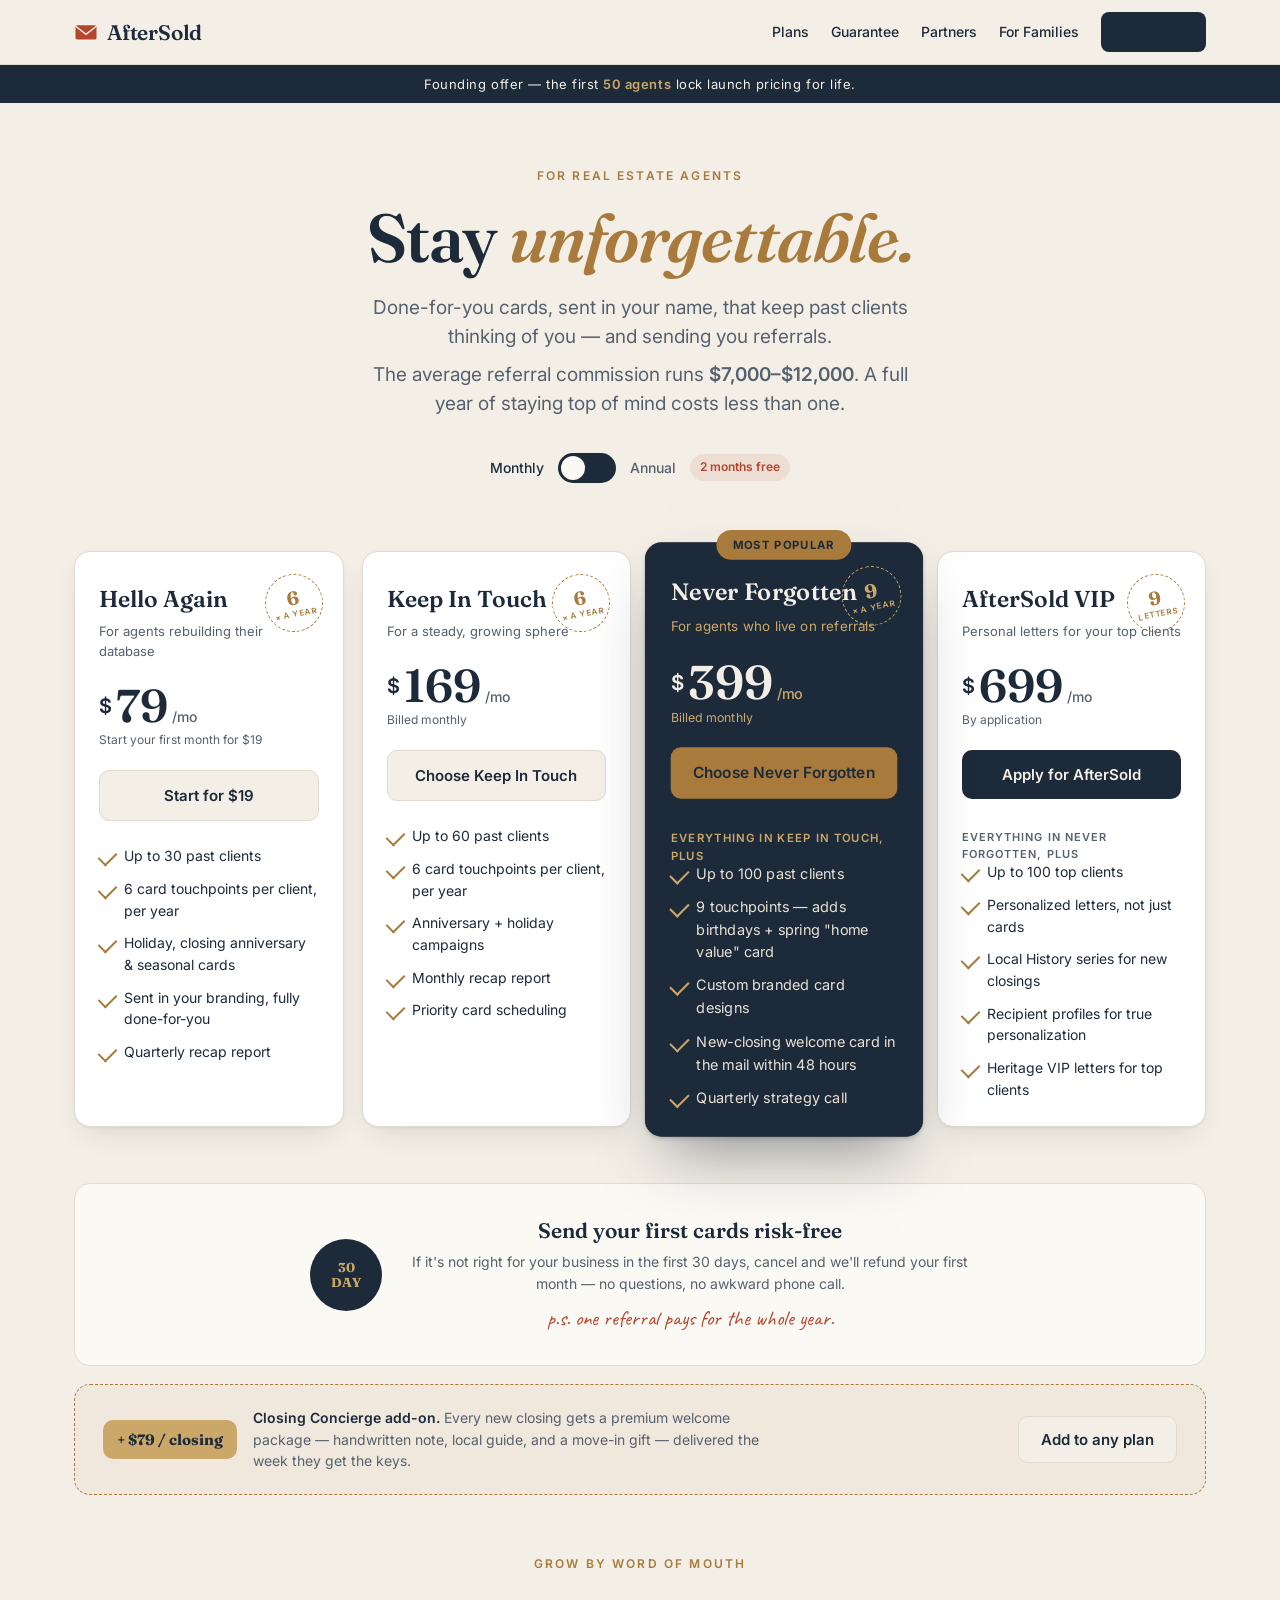
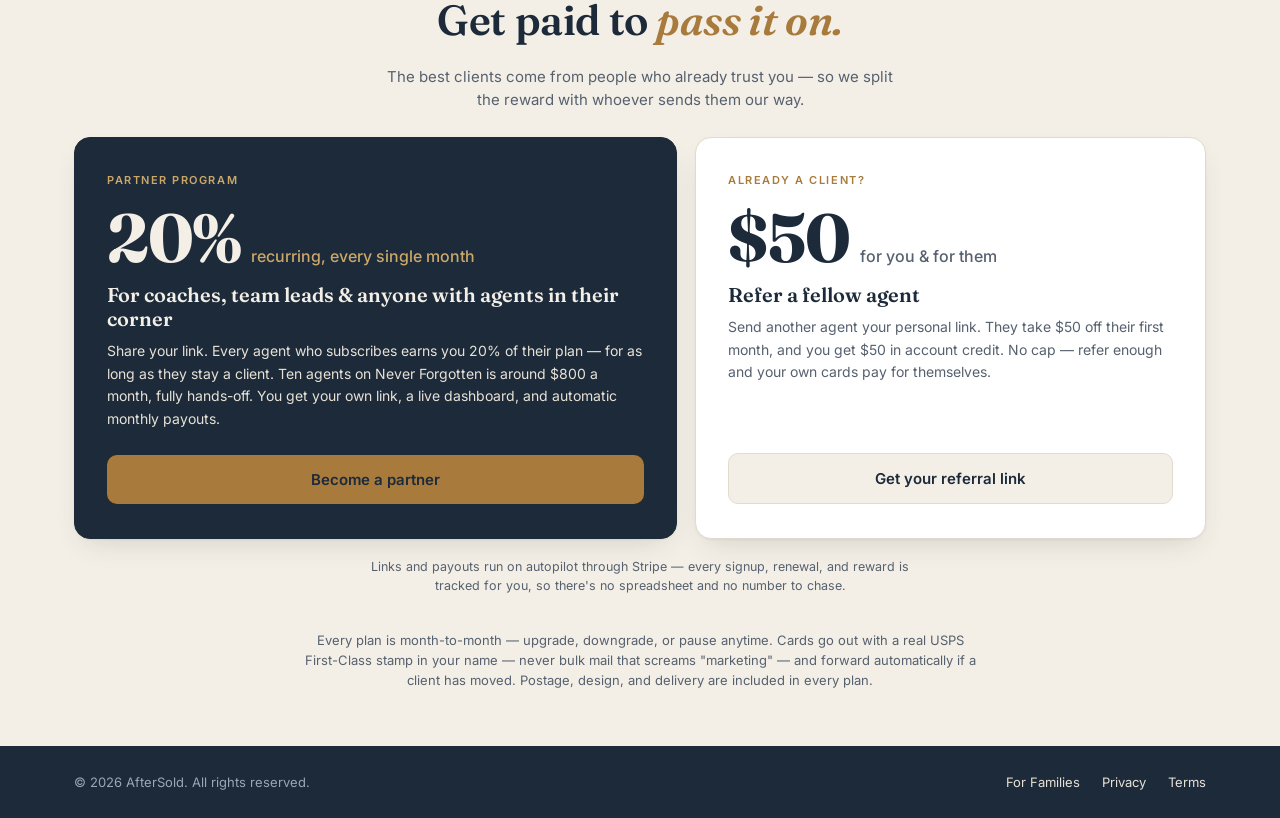
==== commit 17bd463e: "feat: redesign business page (Stay Unforgettable) + wire new plans Replace business.html with the ne" ====
--- a/business.html
+++ b/business.html
@@ -1,334 +1,489 @@
-<!doctype html>
+<!DOCTYPE html>
 <html lang="en">
 <head>
-  <meta charset="utf-8">
-  <meta name="viewport" content="width=device-width, initial-scale=1">
-  <title>AfterSold for Business — Letters & Cards That Keep Your Past Clients Yours</title>
-  <meta name="description" content="AfterSold mails handwritten cards and personalized letters to every client a real estate agent or car dealer has ever closed — anniversaries, birthdays, holidays, local history — automatically, signed with their name. From $169/mo.">
-  <link rel="canonical" href="https://600589mbm-beep.github.io/aftersold-site/business.html">
-  <meta property="og:type" content="website">
-  <meta property="og:title" content="AfterSold for Business — Your Past Clients Are Your Next Sales">
-  <meta property="og:description" content="Done-for-you handwritten cards and personalized letters to every past client — signed with your name. So the call comes back to you.">
-  <meta property="og:url" content="https://600589mbm-beep.github.io/aftersold-site/business.html">
-  <meta property="og:site_name" content="AfterSold">
-  <meta name="twitter:card" content="summary">
-  <meta name="twitter:title" content="AfterSold for Business — Your Past Clients Are Your Next Sales">
-  <meta name="twitter:description" content="Done-for-you handwritten cards and personalized letters to every past client, signed with your name.">
-  <link rel="icon" href="data:image/svg+xml,%3Csvg xmlns='http://www.w3.org/2000/svg' viewBox='0 0 64 64'%3E%3Crect x='4' y='14' width='56' height='38' rx='5' fill='%23C0392B'/%3E%3Cpath d='M6 18l26 20 26-20' fill='none' stroke='%23FAF6F0' stroke-width='4' stroke-linecap='round'/%3E%3Ccircle cx='32' cy='40' r='5' fill='%23D4A24E'/%3E%3C/svg%3E">
-  <link rel="preconnect" href="https://fonts.googleapis.com">
-  <link rel="preconnect" href="https://fonts.gstatic.com" crossorigin>
-  <link href="https://fonts.googleapis.com/css2?family=Anton&family=Pacifico&family=Inter:wght@400;500;600;700&display=swap" rel="stylesheet">
-  <link rel="stylesheet" href="css/style.css">
+<meta charset="UTF-8">
+<meta name="viewport" content="width=device-width, initial-scale=1.0">
+<title>AfterSold for Business — Plans That Keep You Unforgettable</title>
+<meta name="description" content="Done-for-you handwritten cards and personalized letters, sent in your name, that keep past clients thinking of you — and sending you referrals. Plans from $79/mo for real estate agents.">
+<link rel="canonical" href="https://600589mbm-beep.github.io/aftersold-site/business.html">
+<meta property="og:type" content="website">
+<meta property="og:title" content="AfterSold for Business — Stay Unforgettable">
+<meta property="og:description" content="Done-for-you cards and letters, sent in your name, that bring past clients back as referrals.">
+<meta property="og:url" content="https://600589mbm-beep.github.io/aftersold-site/business.html">
+<meta property="og:site_name" content="AfterSold">
+<meta name="twitter:card" content="summary">
+<link rel="icon" href="data:image/svg+xml,%3Csvg xmlns='http://www.w3.org/2000/svg' viewBox='0 0 64 64'%3E%3Crect x='4' y='14' width='56' height='38' rx='5' fill='%23B4452F'/%3E%3Cpath d='M6 18l26 20 26-20' fill='none' stroke='%23F4EFE6' stroke-width='4' stroke-linecap='round'/%3E%3Ccircle cx='32' cy='40' r='5' fill='%23CBA86A'/%3E%3C/svg%3E">
+<link rel="preconnect" href="https://fonts.googleapis.com">
+<link rel="preconnect" href="https://fonts.gstatic.com" crossorigin>
+<link href="https://fonts.googleapis.com/css2?family=Fraunces:opsz,wght@9..144,400;9..144,500;9..144,600;9..144,700&family=Inter:wght@400;500;600&family=Caveat:wght@600&display=swap" rel="stylesheet">
+<style>
+  :root{
+    --paper:#F4EFE6;
+    --paper-2:#FBF9F4;
+    --ink:#1C2A3A;
+    --ink-soft:#56616F;
+    --gold:#A87B3D;
+    --gold-lt:#CBA86A;
+    --brick:#B4452F;
+    --line:#E2DBCD;
+    --card:#FFFFFF;
+    --shadow:0 1px 2px rgba(28,42,58,.05), 0 12px 30px -12px rgba(28,42,58,.18);
+    --shadow-feat:0 2px 4px rgba(28,42,58,.2), 0 30px 60px -20px rgba(28,42,58,.5);
+  }
+  *{box-sizing:border-box;margin:0;padding:0}
+  html{scroll-behavior:smooth}
+  body{
+    font-family:'Inter',system-ui,sans-serif;
+    background:var(--paper);
+    color:var(--ink);
+    line-height:1.55;
+    -webkit-font-smoothing:antialiased;
+  }
+  .wrap{max-width:1180px;margin:0 auto;padding:0 24px}
+
+  /* skip link */
+  .skip-link{position:absolute;left:-9999px;top:0;background:var(--ink);color:var(--paper);padding:10px 16px;z-index:100}
+  .skip-link:focus{left:8px}
+
+  /* site header */
+  .site-header{position:sticky;top:0;z-index:50;background:rgba(244,239,230,.92);backdrop-filter:blur(8px);border-bottom:1px solid var(--line)}
+  .site-nav{max-width:1180px;margin:0 auto;padding:12px 24px;display:flex;align-items:center;gap:22px}
+  .brand{display:inline-flex;align-items:center;gap:9px;font-family:'Fraunces',serif;font-weight:600;font-size:21px;letter-spacing:-.01em;color:var(--ink);text-decoration:none}
+  .brand svg{color:var(--brick);display:block}
+  .site-nav .links{margin-left:auto;display:flex;gap:22px;align-items:center}
+  .site-nav .links a{color:var(--ink);text-decoration:none;font-size:14px;font-weight:500}
+  .site-nav .links a:hover{color:var(--gold)}
+  .site-nav .nav-cta{background:var(--ink);color:var(--paper);padding:9px 16px;border-radius:8px;font-weight:600}
+  .site-nav .nav-cta:hover{background:#15212e;color:var(--paper)}
+  @media(max-width:620px){.site-nav .links a.hide-sm{display:none}}
+
+  /* founding ribbon */
+  .ribbon{
+    background:var(--ink);
+    color:var(--paper);
+    text-align:center;
+    font-size:13px;
+    letter-spacing:.04em;
+    padding:9px 16px;
+  }
+  .ribbon strong{color:var(--gold-lt);font-weight:600}
+
+  /* hero */
+  .hero{padding:64px 0 30px;text-align:center}
+  .eyebrow{
+    font-size:12px;font-weight:600;letter-spacing:.18em;text-transform:uppercase;
+    color:var(--gold);margin-bottom:18px;
+  }
+  .hero h1{
+    font-family:'Fraunces',serif;
+    font-weight:600;
+    font-size:clamp(38px,6vw,68px);
+    line-height:1.02;
+    letter-spacing:-.015em;
+    margin-bottom:20px;
+  }
+  .hero h1 em{font-style:italic;color:var(--gold)}
+  .hero p{
+    font-size:clamp(16px,2vw,19px);
+    color:var(--ink-soft);
+    max-width:560px;margin:0 auto 8px;
+  }
+  .roi{
+    font-size:15px;color:var(--ink);margin:18px auto 0;max-width:560px;
+  }
+  .roi b{font-weight:600}
+
+  /* toggle */
+  .toggle-row{display:flex;justify-content:center;align-items:center;gap:14px;margin:34px 0 8px}
+  .toggle-lbl{font-size:14px;font-weight:500;color:var(--ink-soft);transition:color .2s}
+  .toggle-lbl.on{color:var(--ink)}
+  .switch{
+    position:relative;width:58px;height:30px;border:none;cursor:pointer;
+    background:var(--ink);border-radius:30px;padding:3px;transition:background .2s;
+  }
+  .switch:focus-visible{outline:2px solid var(--gold);outline-offset:3px}
+  .knob{
+    position:absolute;top:3px;left:3px;width:24px;height:24px;border-radius:50%;
+    background:var(--paper-2);transition:transform .22s cubic-bezier(.4,0,.2,1);
+  }
+  .switch[aria-checked="true"] .knob{transform:translateX(28px)}
+  .save-tag{
+    font-size:12px;font-weight:600;color:var(--brick);
+    background:rgba(180,69,47,.1);padding:4px 10px;border-radius:20px;
+  }
+
+  /* plans */
+  .plans{
+    display:grid;grid-template-columns:repeat(4,1fr);gap:18px;
+    align-items:stretch;padding:30px 0 10px;
+  }
+  .plan{
+    position:relative;background:var(--card);border:1px solid var(--line);
+    border-radius:16px;padding:30px 24px 26px;display:flex;flex-direction:column;
+    box-shadow:var(--shadow);transition:transform .25s,box-shadow .25s;
+  }
+  .plan:hover{transform:translateY(-5px);box-shadow:var(--shadow-feat)}
+  .plan.feat{
+    background:var(--ink);color:var(--paper);border-color:var(--ink);
+    box-shadow:var(--shadow-feat);transform:scale(1.03);z-index:2;
+  }
+  .plan.feat:hover{transform:scale(1.03) translateY(-5px)}
+  @media(max-width:920px){.plan.feat{transform:none}.plan.feat:hover{transform:translateY(-5px)}}
+
+  .pop-tab{
+    position:absolute;top:-13px;left:50%;transform:translateX(-50%);
+    background:var(--gold);color:var(--ink);font-size:11px;font-weight:700;
+    letter-spacing:.1em;text-transform:uppercase;padding:6px 16px;border-radius:20px;white-space:nowrap;
+  }
+  /* postmark stamp */
+  .stamp{
+    position:absolute;top:22px;right:20px;width:58px;height:58px;
+    display:grid;place-items:center;text-align:center;
+    border-radius:50%;border:1.5px dashed var(--gold);color:var(--gold);
+    transform:rotate(-11deg);font-weight:600;line-height:1;
+  }
+  .plan.feat .stamp{border-color:var(--gold-lt);color:var(--gold-lt)}
+  .stamp .n{font-family:'Fraunces',serif;font-size:19px;font-weight:700}
+  .stamp .x{font-size:8px;letter-spacing:.08em;text-transform:uppercase;margin-top:2px}
+
+  .plan-name{font-family:'Fraunces',serif;font-size:23px;font-weight:600;margin-bottom:4px}
+  .plan-tag{font-size:13px;color:var(--ink-soft);margin-bottom:22px;min-height:19px}
+  .plan.feat .plan-tag{color:var(--gold-lt)}
+
+  .price{display:flex;align-items:baseline;gap:4px;margin-bottom:2px}
+  .price .cur{font-size:20px;font-weight:600;align-self:flex-start;margin-top:8px}
+  .price .amt{font-family:'Fraunces',serif;font-size:46px;font-weight:600;line-height:1}
+  .price .per{font-size:14px;color:var(--ink-soft);font-weight:500}
+  .plan.feat .price .per{color:var(--gold-lt)}
+  .billed{font-size:12px;color:var(--ink-soft);min-height:17px;margin-bottom:20px}
+  .plan.feat .billed{color:var(--gold-lt)}
+
+  .cta{
+    display:block;width:100%;text-align:center;text-decoration:none;
+    font-size:15px;font-weight:600;padding:13px;border-radius:10px;
+    margin-bottom:24px;transition:transform .15s,background .2s,box-shadow .2s;cursor:pointer;
+  }
+  .cta-ghost{background:var(--paper);color:var(--ink);border:1px solid var(--line)}
+  .cta-ghost:hover{background:var(--paper-2);transform:translateY(-1px)}
+  .cta-solid{background:var(--gold);color:var(--ink)}
+  .cta-solid:hover{background:var(--gold-lt);transform:translateY(-1px)}
+  .cta-ink{background:var(--ink);color:var(--paper)}
+  .cta-ink:hover{transform:translateY(-1px);box-shadow:0 8px 20px -6px rgba(28,42,58,.5)}
+  .cta:focus-visible{outline:2px solid var(--gold);outline-offset:3px}
+
+  .feat-list{list-style:none;display:flex;flex-direction:column;gap:11px;font-size:14px}
+  .feat-list li{position:relative;padding-left:25px;color:var(--ink)}
+  .plan.feat .feat-list li{color:#E8E2D6}
+  .feat-list li::before{
+    content:"";position:absolute;left:0;top:6px;width:15px;height:9px;
+    border-left:2px solid var(--gold);border-bottom:2px solid var(--gold);
+    transform:rotate(-45deg);
+  }
+  .plan.feat .feat-list li::before{border-color:var(--gold-lt)}
+  .feat-head{
+    font-size:11px;font-weight:600;letter-spacing:.1em;text-transform:uppercase;
+    color:var(--ink-soft);margin:6px 0 -2px;
+  }
+  .plan.feat .feat-head{color:var(--gold-lt)}
+
+  /* guarantee */
+  .guarantee{
+    margin:46px 0 0;background:var(--paper-2);border:1px solid var(--line);
+    border-radius:16px;padding:30px 34px;
+    display:flex;align-items:center;gap:28px;flex-wrap:wrap;justify-content:center;text-align:center;
+  }
+  .guarantee .seal{
+    flex-shrink:0;width:72px;height:72px;border-radius:50%;
+    background:var(--ink);color:var(--gold-lt);display:grid;place-items:center;
+    font-family:'Fraunces',serif;font-size:13px;font-weight:700;text-align:center;line-height:1.1;
+  }
+  .guarantee .g-txt{max-width:560px}
+  .guarantee h3{font-family:'Fraunces',serif;font-size:21px;font-weight:600;margin-bottom:4px}
+  .guarantee p{font-size:14px;color:var(--ink-soft)}
+  .ps{font-family:'Caveat',cursive;font-size:21px;color:var(--brick);margin-top:8px}
+
+  /* add-on */
+  .addon{
+    margin:18px 0 0;border:1px dashed var(--gold);border-radius:16px;
+    padding:22px 28px;display:flex;align-items:center;gap:18px;flex-wrap:wrap;justify-content:space-between;
+    background:rgba(168,123,61,.05);
+  }
+  .addon-l{display:flex;align-items:center;gap:16px;flex-wrap:wrap}
+  .addon-badge{
+    font-family:'Fraunces',serif;font-weight:700;font-size:15px;color:var(--ink);
+    background:var(--gold-lt);padding:8px 14px;border-radius:10px;white-space:nowrap;
+  }
+  .addon p{font-size:14px;color:var(--ink-soft);max-width:520px}
+  .addon p strong{color:var(--ink);font-weight:600}
+
+  .footnote{
+    text-align:center;font-size:13px;color:var(--ink-soft);
+    padding:34px 0 56px;max-width:680px;margin:0 auto;
+  }
+
+  /* grow / affiliate */
+  .grow{padding:14px 0 0}
+  .grow-head{text-align:center;margin:46px 0 26px}
+  .grow-head .eyebrow{margin-bottom:14px}
+  .grow-head h2{font-family:'Fraunces',serif;font-weight:600;font-size:clamp(28px,4vw,42px);letter-spacing:-.01em}
+  .grow-head h2 em{font-style:italic;color:var(--gold)}
+  .grow-head p{font-size:15px;color:var(--ink-soft);max-width:520px;margin:12px auto 0}
+  .grow-grid{display:grid;grid-template-columns:1.18fr 1fr;gap:18px}
+  .grow-card{border-radius:16px;padding:34px 32px;display:flex;flex-direction:column;box-shadow:var(--shadow)}
+  .grow-card.dark{background:var(--ink);color:var(--paper);border:1px solid var(--ink)}
+  .grow-card.light{background:var(--card);border:1px solid var(--line)}
+  .grow-kicker{font-size:11px;font-weight:600;letter-spacing:.14em;text-transform:uppercase;margin-bottom:18px}
+  .grow-card.dark .grow-kicker{color:var(--gold-lt)}
+  .grow-card.light .grow-kicker{color:var(--gold)}
+  .grow-fig{display:flex;align-items:baseline;gap:10px;margin-bottom:14px;flex-wrap:wrap}
+  .grow-fig .big{font-family:'Fraunces',serif;font-weight:700;font-size:clamp(46px,7vw,68px);line-height:.9;letter-spacing:-.02em}
+  .grow-fig .lil{font-size:16px;font-weight:500;color:var(--ink-soft)}
+  .grow-card.dark .grow-fig .lil{color:var(--gold-lt)}
+  .grow-card h3{font-family:'Fraunces',serif;font-size:20px;font-weight:600;margin-bottom:9px;line-height:1.2}
+  .grow-card p.body{font-size:14px;line-height:1.62;margin-bottom:24px}
+  .grow-card.dark p.body{color:#E8E2D6}
+  .grow-card.light p.body{color:var(--ink-soft)}
+  .grow-card .cta{margin-top:auto;margin-bottom:0}
+  .grow-note{text-align:center;font-size:12.5px;color:var(--ink-soft);margin:18px auto 0;max-width:580px}
+  @media(max-width:760px){.grow-grid{grid-template-columns:1fr}}
+
+  /* footer */
+  .site-footer{background:var(--ink);color:#9aa7b5;font-size:13px}
+  .site-footer .f-in{max-width:1180px;margin:0 auto;padding:26px 24px;display:flex;justify-content:space-between;gap:16px;flex-wrap:wrap;align-items:center}
+  .site-footer p{margin:0}
+  .site-footer nav a{color:#E8E2D6;text-decoration:none;margin-left:18px}
+  .site-footer nav a:hover{color:#fff}
+
+  @media(max-width:920px){
+    .plans{grid-template-columns:repeat(2,1fr)}
+  }
+  @media(max-width:560px){
+    .plans{grid-template-columns:1fr}
+    .hero{padding:46px 0 22px}
+    .guarantee{flex-direction:column;gap:16px}
+  }
+  @media(prefers-reduced-motion:reduce){
+    *{transition:none !important;scroll-behavior:auto}
+  }
+</style>
 </head>
 <body>
-  <a class="skip-link" href="#main">Skip to content</a>
-
-  <div class="announce">✦ <strong>FOR REALTORS &amp; CAR DEALERS:</strong> KEEP EVERY CLIENT YOU'VE EVER CLOSED — ORDER NOW. ✦</div>
-
-  <header class="site-header">
-    <nav class="nav" aria-label="Primary">
-      <a class="brand" href="business.html#top">
-        <span class="brand-mark" aria-hidden="true">
-          <svg viewBox="0 0 64 64" width="26" height="26" focusable="false" aria-hidden="true"><rect x="4" y="14" width="56" height="38" rx="5" fill="currentColor"/><path d="M6 18l26 20 26-20" fill="none" stroke="#FAF6F0" stroke-width="4" stroke-linecap="round"/></svg>
-        </span>
-        AfterSold
-      </a>
-      <div class="nav-links">
-        <a href="#letters">Letters</a>
-        <a href="#how">How it works</a>
-        <a href="#pricing">Pricing</a>
-        <a href="#faq">FAQ</a>
-        <a href="index.html">For Families</a>
-      </div>
-      <a class="button button-primary nav-cta" href="#pricing">Order Now</a>
+<a class="skip-link" href="#main">Skip to content</a>
+
+<header class="site-header">
+  <nav class="site-nav" aria-label="Primary">
+    <a class="brand" href="index.html">
+      <svg viewBox="0 0 64 64" width="24" height="24" aria-hidden="true"><rect x="4" y="14" width="56" height="38" rx="5" fill="currentColor"/><path d="M6 18l26 20 26-20" fill="none" stroke="#F4EFE6" stroke-width="4" stroke-linecap="round"/></svg>
+      AfterSold
+    </a>
+    <div class="links">
+      <a href="#plans">Plans</a>
+      <a class="hide-sm" href="#guarantee">Guarantee</a>
+      <a class="hide-sm" href="#partners">Partners</a>
+      <a href="index.html">For Families</a>
+      <a class="nav-cta" href="#plans">Order Now</a>
+    </div>
+  </nav>
+</header>
+
+<div class="ribbon">
+  Founding offer — the first <strong>50 agents</strong> lock launch pricing for life.
+</div>
+
+<main class="wrap" id="main">
+
+  <section class="hero">
+    <div class="eyebrow">For real estate agents</div>
+    <h1>Stay <em>unforgettable.</em></h1>
+    <p>Done-for-you cards, sent in your name, that keep past clients thinking of you — and sending you referrals.</p>
+    <p class="roi">The average referral commission runs <b>$7,000–$12,000</b>. A full year of staying top of mind costs less than one.</p>
+
+    <div class="toggle-row">
+      <span class="toggle-lbl on" id="lbl-mo">Monthly</span>
+      <button class="switch" id="switch" role="switch" aria-checked="false" aria-label="Switch between monthly and annual pricing">
+        <span class="knob"></span>
+      </button>
+      <span class="toggle-lbl" id="lbl-yr">Annual</span>
+      <span class="save-tag">2 months free</span>
+    </div>
+  </section>
+
+  <section class="plans" id="plans">
+
+    <!-- STARTER -->
+    <div class="plan">
+      <div class="stamp"><div><span class="n">6</span><div class="x">× a year</div></div></div>
+      <div class="plan-name">Hello Again</div>
+      <div class="plan-tag">For agents rebuilding their database</div>
+      <div class="price">
+        <span class="cur">$</span><span class="amt" data-mo="79" data-yr="66">79</span>
+        <span class="per">/mo</span>
+      </div>
+      <div class="billed" data-mo="Start your first month for $19" data-yr="$790 billed yearly">Start your first month for $19</div>
+      <a href="cart.html?plan=hello-again" class="cta cta-ghost">Start for $19</a>
+      <ul class="feat-list">
+        <li>Up to 30 past clients</li>
+        <li>6 card touchpoints per client, per year</li>
+        <li>Holiday, closing anniversary &amp; seasonal cards</li>
+        <li>Sent in your branding, fully done-for-you</li>
+        <li>Quarterly recap report</li>
+      </ul>
+    </div>
+
+    <!-- KEEP IN TOUCH -->
+    <div class="plan">
+      <div class="stamp"><div><span class="n">6</span><div class="x">× a year</div></div></div>
+      <div class="plan-name">Keep In Touch</div>
+      <div class="plan-tag">For a steady, growing sphere</div>
+      <div class="price">
+        <span class="cur">$</span><span class="amt" data-mo="169" data-yr="141">169</span>
+        <span class="per">/mo</span>
+      </div>
+      <div class="billed" data-mo="Billed monthly" data-yr="$1,690 billed yearly">Billed monthly</div>
+      <a href="cart.html?plan=keep-in-touch" class="cta cta-ghost">Choose Keep In Touch</a>
+      <ul class="feat-list">
+        <li>Up to 60 past clients</li>
+        <li>6 card touchpoints per client, per year</li>
+        <li>Anniversary + holiday campaigns</li>
+        <li>Monthly recap report</li>
+        <li>Priority card scheduling</li>
+      </ul>
+    </div>
+
+    <!-- NEVER FORGOTTEN (featured) -->
+    <div class="plan feat">
+      <div class="pop-tab">Most Popular</div>
+      <div class="stamp"><div><span class="n">9</span><div class="x">× a year</div></div></div>
+      <div class="plan-name">Never Forgotten</div>
+      <div class="plan-tag">For agents who live on referrals</div>
+      <div class="price">
+        <span class="cur">$</span><span class="amt" data-mo="399" data-yr="333">399</span>
+        <span class="per">/mo</span>
+      </div>
+      <div class="billed" data-mo="Billed monthly" data-yr="$3,990 billed yearly">Billed monthly</div>
+      <a href="cart.html?plan=never-forgotten" class="cta cta-solid">Choose Never Forgotten</a>
+      <div class="feat-head">Everything in Keep In Touch, plus</div>
+      <ul class="feat-list">
+        <li>Up to 100 past clients</li>
+        <li>9 touchpoints — adds birthdays + spring "home value" card</li>
+        <li>Custom branded card designs</li>
+        <li>New-closing welcome card in the mail within 48 hours</li>
+        <li>Quarterly strategy call</li>
+      </ul>
+    </div>
+
+    <!-- AFTERSOLD VIP -->
+    <div class="plan">
+      <div class="stamp"><div><span class="n">9</span><div class="x">letters</div></div></div>
+      <div class="plan-name">AfterSold VIP</div>
+      <div class="plan-tag">Personal letters for your top clients</div>
+      <div class="price">
+        <span class="cur">$</span><span class="amt" data-mo="699" data-yr="583">699</span>
+        <span class="per">/mo</span>
+      </div>
+      <div class="billed" data-mo="By application" data-yr="$6,990 billed yearly">By application</div>
+      <a href="cart.html?plan=letters" class="cta cta-ink">Apply for AfterSold</a>
+      <div class="feat-head">Everything in Never Forgotten, plus</div>
+      <ul class="feat-list">
+        <li>Up to 100 top clients</li>
+        <li>Personalized letters, not just cards</li>
+        <li>Local History series for new closings</li>
+        <li>Recipient profiles for true personalization</li>
+        <li>Heritage VIP letters for top clients</li>
+      </ul>
+    </div>
+
+  </section>
+
+  <section class="guarantee" id="guarantee">
+    <div class="seal">30<br>DAY</div>
+    <div class="g-txt">
+      <h3>Send your first cards risk-free</h3>
+      <p>If it's not right for your business in the first 30 days, cancel and we'll refund your first month — no questions, no awkward phone call.</p>
+      <div class="ps">p.s. one referral pays for the whole year.</div>
+    </div>
+  </section>
+
+  <div class="addon">
+    <div class="addon-l">
+      <span class="addon-badge">+ $79 / closing</span>
+      <p><strong>Closing Concierge add-on.</strong> Every new closing gets a premium welcome package — handwritten note, local guide, and a move-in gift — delivered the week they get the keys.</p>
+    </div>
+    <a href="cart.html?plan=closing-concierge" class="cta cta-ghost" style="width:auto;margin:0;padding:11px 22px">Add to any plan</a>
+  </div>
+
+  <section class="grow" id="partners">
+    <div class="grow-head">
+      <div class="eyebrow">Grow by word of mouth</div>
+      <h2>Get paid to <em>pass it on.</em></h2>
+      <p>The best clients come from people who already trust you — so we split the reward with whoever sends them our way.</p>
+    </div>
+    <div class="grow-grid">
+
+      <div class="grow-card dark">
+        <div class="grow-kicker">Partner program</div>
+        <div class="grow-fig"><span class="big">20%</span><span class="lil">recurring, every single month</span></div>
+        <h3>For coaches, team leads &amp; anyone with agents in their corner</h3>
+        <p class="body">Share your link. Every agent who subscribes earns you 20% of their plan — for as long as they stay a client. Ten agents on Never Forgotten is around $800 a month, fully hands-off. You get your own link, a live dashboard, and automatic monthly payouts.</p>
+        <a href="mailto:600589mbm@gmail.com?subject=AfterSold%20Partner%20Program" class="cta cta-solid">Become a partner</a>
+      </div>
+
+      <div class="grow-card light">
+        <div class="grow-kicker">Already a client?</div>
+        <div class="grow-fig"><span class="big">$50</span><span class="lil">for you &amp; for them</span></div>
+        <h3>Refer a fellow agent</h3>
+        <p class="body">Send another agent your personal link. They take $50 off their first month, and you get $50 in account credit. No cap — refer enough and your own cards pay for themselves.</p>
+        <a href="mailto:600589mbm@gmail.com?subject=AfterSold%20Referral%20Link" class="cta cta-ghost">Get your referral link</a>
+      </div>
+
+    </div>
+    <p class="grow-note">Links and payouts run on autopilot through Stripe — every signup, renewal, and reward is tracked for you, so there's no spreadsheet and no number to chase.</p>
+  </section>
+
+  <p class="footnote">
+    Every plan is month-to-month — upgrade, downgrade, or pause anytime. Cards go out with a real USPS First-Class stamp in your name — never bulk mail that screams "marketing" — and forward automatically if a client has moved. Postage, design, and delivery are included in every plan.
+  </p>
+
+</main>
+
+<footer class="site-footer">
+  <div class="f-in">
+    <p>© 2026 AfterSold. All rights reserved.</p>
+    <nav aria-label="Footer">
+      <a href="index.html">For Families</a>
+      <a href="privacy.html">Privacy</a>
+      <a href="terms.html">Terms</a>
     </nav>
-  </header>
-
-  <main id="main">
-
-    <!-- Hero -->
-    <section class="hero" id="top">
-      <span class="star star-1" aria-hidden="true">✦</span>
-      <span class="star star-2" aria-hidden="true">✺</span>
-      <span class="star star-3" aria-hidden="true">✦</span>
-      <div class="hero-inner">
-        <p class="eyebrow">For Real Estate Agents &amp; Car Dealers</p>
-        <h1>
-          <span class="h-caps">Your past clients are</span>
-          <span class="h-script">your next sales…</span>
-          <span class="h-caps h-caps-sm">if they remember you.</span>
-        </h1>
-        <p class="hero-sub">AfterSold mails handwritten cards and personalized letters to every client you've ever closed — automatically, with your name on every one.</p>
-          <a class="button button-invert button-lg" href="#pricing">Order Now</a>
-        <p class="hero-note">We'll mail a free sample to your own door.</p>
-
-        <div class="mail-card mail-tilt-l" aria-hidden="true">
-          <p class="mail-script">Happy birthday, Dan! Hope the new deck gets plenty of use this summer.</p>
-          <p class="mail-sign">— Jessica</p>
-        </div>
-        <div class="mail-card mail-tilt-r" aria-hidden="true">
-          <p class="mail-date">June 14</p>
-          <p class="mail-script">Sarah &amp; Mike — one year in the house already. Happy home anniversary!</p>
-          <p class="mail-sign">— Jessica Alvarez</p>
-        </div>
-      </div>
-    </section>
-
-    <!-- Overlap banner -->
-    <section class="banner-wrap">
-      <div class="banner reveal">
-        <p class="h-caps">This year, keep every client you've ever closed</p>
-        <p class="h-script">…and let the calls come back to you!</p>
-      </div>
-    </section>
-
-    <!-- Problem / quote cards -->
-    <section class="section quotes reveal">
-      <div class="section-inner">
-        <h2 class="stacked-head"><span class="h-caps">The most expensive thing in sales</span><span class="h-script">is being forgotten.</span></h2>
-        <p class="lead">Almost every buyer says they'd come back to you. Then years pass, and they buy from whoever stayed in the mailbox — because that person was <em>there</em>.</p>
-        <div class="quote-cards">
-          <blockquote class="qcard qcard-navy tilt-l">
-            <p>"Top producers don't have better leads. They have clients who never forgot them."</p>
-          </blockquote>
-          <blockquote class="qcard qcard-blush tilt-r">
-            <p>You didn't lose that repeat sale the week you closed it. You lost it quietly, over years of silence.</p>
-          </blockquote>
-          <blockquote class="qcard qcard-red tilt-l2">
-            <p>One referral or repeat deal pays for years of AfterSold. Being remembered is the whole game.</p>
-          </blockquote>
-        </div>
-      </div>
-    </section>
-
-    <!-- Letter products -->
-    <section class="section letters" id="letters">
-      <div class="section-inner">
-        <h2 class="stacked-head center"><span class="h-caps">What we mail for you</span><span class="h-script">cards, letters &amp; stories</span></h2>
-        <div class="products">
-          <article class="product reveal tilt-l">
-            <p class="product-tag">The Core</p>
-            <h3 class="h-caps-sm2">Anniversary &amp; Seasons</h3>
-            <p>Handwritten cards and personalized letters timed to their life: the anniversary of their closing or purchase, birthdays, holidays — signed from you, every time.</p>
-          </article>
-          <article class="product product-featured reveal">
-            <p class="product-tag">The Closing Gift</p>
-            <h3 class="h-caps-sm2">Local History Letters</h3>
-            <p>A letter series about <em>their</em> home: "Your street in 1926," how the neighborhood got its name, the year their house was built. The closing gift clients frame — and no other agent has.</p>
-          </article>
-          <article class="product reveal tilt-r">
-            <p class="product-tag">The VIP Tier</p>
-            <h3 class="h-caps-sm2">Heritage Letters</h3>
-            <p>For your best clients: the story of their family name, their hometown's history, the world the year they were born. Built from a 2-minute profile you fill once.</p>
-          </article>
-        </div>
-        <p class="products-note">Every recipient gets a personal profile — names, dates, home, story — so nothing we mail ever feels like a blast.</p>
-      </div>
-    </section>
-
-    <!-- Dealer band -->
-    <section class="section dealer-band reveal">
-      <div class="section-inner narrow">
-        <h2 class="stacked-head center"><span class="h-caps">Car dealers: nobody mails your buyers.</span><span class="h-script">Be the store that does.</span></h2>
-        <p class="dealer-line">"One year since you took the keys — hope she's treating you well." Purchase-anniversary letters bring the trade-in back to your store, not the chain down the road. Signed from their salesperson, automatic for your whole sold list.</p>
-          <a class="button button-primary" href="#pricing">Order Now</a>
-      </div>
-    </section>
-
-    <!-- Airmail-stripe feature panel -->
-    <section class="section airmail-wrap">
-      <div class="airmail reveal"><div class="airmail-in">
-        <div class="airmail-media" aria-hidden="true">
-          <div class="mail-card mail-big">
-            <p class="mail-date">June 14</p>
-            <p class="mail-script">Sarah &amp; Mike — one year in the house already. Happy home anniversary!</p>
-            <p class="mail-sign">— Jessica Alvarez</p>
-            <span class="mail-stamp">
-              <svg viewBox="0 0 64 64" width="26" height="26" focusable="false" aria-hidden="true"><rect x="4" y="14" width="56" height="38" rx="5" fill="currentColor"/><path d="M6 18l26 20 26-20" fill="none" stroke="#FAF6F0" stroke-width="4" stroke-linecap="round"/></svg>
-            </span>
-          </div>
-        </div>
-        <div class="airmail-copy">
-          <h2 class="stacked-head"><span class="h-caps h-red">Written &amp; signed</span><span class="h-script h-green">from you</span></h2>
-          <p>Cards in real handwriting style. Letters personalized to each recipient's home, dates, and story. Your clients never see our name — only yours.</p>
-          <p>Imagine your buyers reading the history of their own street, in a letter signed by you — while every other agent's magnet falls off the fridge.</p>
-              <a class="button button-primary" href="#pricing">Order Now</a>
-        </div>
-      </div></div>
-    </section>
-
-    <!-- Steps -->
-    <section class="section steps-wrap" id="how">
-      <div class="section-inner">
-        <h2 class="stacked-head center"><span class="h-caps">Set up your client campaign</span><span class="h-script">in 3 easy steps!</span></h2>
-        <div class="steps">
-          <article class="paper reveal">
-            <p class="step-tag">Step 1</p>
-            <h3 class="h-caps-sm2">Send us your sold list</h3>
-            <p>Names, addresses, closing dates — a spreadsheet or CRM export. Ten minutes, one time. Add a 2-minute profile for VIP recipients.</p>
-          </article>
-          <article class="paper reveal">
-            <p class="step-tag">Step 2</p>
-            <h3 class="h-caps-sm2">We run your campaign</h3>
-            <p>Anniversaries, birthdays, holidays, history letters — written, personalized, signed from you, mailed on schedule.</p>
-          </article>
-          <article class="paper reveal">
-            <p class="step-tag">Step 3</p>
-            <h3 class="h-caps-sm2">You get the call</h3>
-            <p>Past clients call <em>you</em> when it's time to sell, trade in, or refer. A monthly recap shows every piece that went out.</p>
-          </article>
-        </div>
-        <div class="paper paper-wide reveal">
-          <p class="step-tag">Step 4</p>
-          <h3 class="h-caps">Watch the calls come back to you — all year long!</h3>
-        </div>
-      </div>
-    </section>
-
-    <!-- Campaign calendar -->
-    <section class="section calendar" id="calendar">
-      <div class="section-inner">
-        <h2 class="stacked-head center"><span class="h-caps">A year of showing up</span><span class="h-script">without lifting a pen</span></h2>
-        <div class="calendar-grid">
-          <article class="touchpoint reveal"><span class="touchpoint-when">+7 days after closing</span><h3>Welcome home</h3><p>The first card lands while the boxes are still packed.</p></article>
-          <article class="touchpoint touchpoint-signature reveal"><span class="touchpoint-when">Every year, on the date</span><h3>Anniversary letter</h3><p>The signature piece. Home or car — nobody else remembers this day. You will.</p></article>
-          <article class="touchpoint reveal"><span class="touchpoint-when">Their day</span><h3>Birthday</h3><p>A real card in the mailbox, between the bills.</p></article>
-          <article class="touchpoint reveal"><span class="touchpoint-when">First 3 months</span><h3>Local history series</h3><p>The story of their street, their neighborhood, their house.</p></article>
-          <article class="touchpoint reveal"><span class="touchpoint-when">Spring</span><h3>"What's your home worth?"</h3><p>The card that quietly starts listing conversations.</p></article>
-          <article class="touchpoint reveal"><span class="touchpoint-when">November</span><h3>Thanksgiving</h3><p>Gratitude lands better before the December pile-up.</p></article>
-          <article class="touchpoint reveal"><span class="touchpoint-when">December</span><h3>Holidays</h3><p>Warm, non-denominational, signed by hand. From you.</p></article>
-          <article class="touchpoint reveal"><span class="touchpoint-when">Sometime unexpected</span><h3>"Thinking of you"</h3><p>One random card a year. The one they mention at dinner.</p></article>
-        </div>
-      </div>
-    </section>
-
-    <!-- ROI -->
-    <section class="section roi reveal">
-      <span class="star star-4" aria-hidden="true">✦</span>
-      <span class="star star-5" aria-hidden="true">✺</span>
-      <div class="section-inner narrow">
-        <h2 class="stacked-head center"><span class="h-caps">The math is</span><span class="h-script h-gold">almost unfair</span></h2>
-        <div class="roi-compare" role="group" aria-label="Cost comparison">
-          <div class="roi-item"><p class="roi-figure">$8,000<span>+</span></p><p class="roi-label">average value of one referral, repeat listing, or repeat car deal</p></div>
-          <div class="roi-vs" aria-hidden="true">vs</div>
-          <div class="roi-item"><p class="roi-figure">$2,028</p><p class="roi-label">a full year of AfterSold on the Keep In Touch plan</p></div>
-        </div>
-        <p class="roi-line">If staying remembered brings back <strong>one client every seven years</strong>, it has already paid for itself several times over. Most sold lists hold dozens.</p>
-      </div>
-    </section>
-
-    <!-- Pricing -->
-    <section class="section pricing" id="pricing">
-      <div class="section-inner">
-        <h2 class="stacked-head center"><span class="h-caps">Business plans — realtors &amp; dealers</span><span class="h-script">month to month, cancel anytime!</span></h2>
-        <div class="plans plans-3">
-          <article class="plan tilt-l reveal">
-            <p class="plan-aud plan-aud-biz">💼 For Business</p>
-            <h3 class="h-caps-sm2">Keep In Touch</h3>
-            <p class="plan-price">$169<span>/mo</span></p>
-            <ul>
-              <li>Up to 50 past clients</li>
-              <li>6 card touchpoints per client, per year</li>
-              <li>Anniversary + holiday campaigns</li>
-              <li>Monthly recap report</li>
-            </ul>
-            <a class="button button-outline" href="cart.html?plan=keep-in-touch">Order Now</a>
-          </article>
-          <article class="plan plan-featured reveal">
-            <p class="plan-badge">Most Popular</p>
-            <p class="plan-aud plan-aud-biz">💼 For Business</p>
-            <h3 class="h-caps-sm2">Never Forgotten</h3>
-            <p class="plan-price">$350<span>/mo</span></p>
-            <ul>
-              <li>Up to 125 past clients</li>
-              <li>9 touchpoints per client, per year</li>
-              <li>Adds birthdays + spring "home value" card</li>
-              <li>Custom branded designs</li>
-              <li>New-closing welcome card within 7 days</li>
-              <li>Quarterly strategy call</li>
-            </ul>
-            <a class="button button-primary" href="cart.html?plan=never-forgotten">Order Now</a>
-          </article>
-          <article class="plan tilt-r reveal">
-            <p class="plan-aud plan-aud-biz">💼 For Business</p>
-            <h3 class="h-caps-sm2">AfterSold Letters</h3>
-            <p class="plan-price">$699<span>/mo</span></p>
-            <ul>
-              <li>Everything in Never Forgotten</li>
-              <li>Personalized letters, not just cards</li>
-              <li>Local History series for new closings</li>
-              <li>Recipient profiles for true personalization</li>
-              <li>Heritage VIP letters for top clients</li>
-            </ul>
-            <a class="button button-outline" href="cart.html?plan=letters">Order Now</a>
-          </article>
-        </div>
-        <div class="gift-strip reveal">
-          <p><strong class="h-caps-sm2">Local History closing gift — $59 per closing.</strong> A 3-letter series about your client's new home and neighborhood, mailed over their first 3 months. No subscription required. The gift they frame.</p>
-        </div>
-      </div>
-    </section>
-
-
-    <!-- FAQ -->
-    <section class="section faq" id="faq">
-      <div class="section-inner narrow">
-        <h2 class="stacked-head center"><span class="h-caps">Asked before</span><span class="h-script">every demo</span></h2>
-        <div class="faq-list">
-          <details open>
-            <summary>Is it really handwritten?</summary>
-            <p>Cards are written in real pen-on-paper handwriting style — not a printed font pretending. Letters are typeset like fine stationery and signed in handwriting style. Your clients receive mail that looks and feels personal, because it is.</p>
-          </details>
-          <details>
-            <summary>What's in a Local History or Heritage letter?</summary>
-            <p>Local History letters tell the story of the recipient's own street, neighborhood, and the year their house was built. Heritage letters go personal: their family name's story, their hometown, the world the year they were born — all driven by a 2-minute profile you fill out once per recipient.</p>
-          </details>
-          <details>
-            <summary>What do I actually have to do?</summary>
-            <p>One thing, once: send us your past-client list (names, addresses, closing dates). After that, nothing. Mail goes out on schedule, signed from you, and you get a monthly recap of every piece sent.</p>
-          </details>
-          <details>
-            <summary>Can I see a sample before I commit?</summary>
-            <p>Yes — every plan is month to month, so your first month is the sample. Or email us before you order and we'll mail one piece to your own door first.</p>
-          </details>
-          <details>
-            <summary>Does this work for car dealerships?</summary>
-            <p>It's built for you too. Purchase-anniversary letters, service-season cards, birthdays — signed from the salesperson who closed the deal. Your buyers bring the trade-in back to the store that remembered them.</p>
-          </details>
-          <details>
-            <summary>Can I send to my own family and friends?</summary>
-            <p>Yes — that's our <a href="index.html">For Families plans</a>. Build your list, give each person a profile, pick their categories, and we mail 1, 3, or 10 pieces a month signed from you. Preview, pause, or swap anyone at any time.</p>
-          </details>
-          <details>
-            <summary>Is there a contract?</summary>
-            <p>No. Every plan is month to month, and you can cancel anytime. We'd rather earn the renewal with the mail than with a clause.</p>
-          </details>
-        </div>
-      </div>
-    </section>
-
-    <!-- Final CTA -->
-    <section class="section final-cta reveal">
-      <span class="star star-6" aria-hidden="true">✦</span>
-      <div class="section-inner narrow">
-        <h2 class="stacked-head center"><span class="h-caps">Your 2024 buyers will buy again in 2031.</span><span class="h-script">Decide today who they call.</span></h2>
-          <a class="button button-invert button-lg" href="#pricing">Order Now</a>
-        <p class="hero-note">Free sample mailed to your door. No contract, ever.</p>
-      </div>
-    </section>
-  </main>
-
-  <footer class="site-footer">
-    <div class="footer-inner">
-      <p>© 2026 AfterSold. All rights reserved.</p>
-      <nav aria-label="Legal">
-        <a href="index.html">For Families</a>
-        <a href="privacy.html">Privacy</a>
-        <a href="terms.html">Terms</a>
-      </nav>
-    </div>
-  </footer>
-
-  <script src="js/main.js"></script>
+  </div>
+</footer>
+
+<script>
+  (function(){
+    var sw = document.getElementById('switch');
+    var lblMo = document.getElementById('lbl-mo');
+    var lblYr = document.getElementById('lbl-yr');
+    var annual = false;
+
+    function render(){
+      document.querySelectorAll('.amt').forEach(function(el){
+        el.textContent = annual ? el.dataset.yr : el.dataset.mo;
+      });
+      document.querySelectorAll('.billed').forEach(function(el){
+        el.textContent = annual ? el.dataset.yr : el.dataset.mo;
+      });
+      lblMo.classList.toggle('on', !annual);
+      lblYr.classList.toggle('on', annual);
+      sw.setAttribute('aria-checked', annual ? 'true' : 'false');
+    }
+    function toggle(){ annual = !annual; render(); }
+
+    sw.addEventListener('click', toggle);
+    sw.addEventListener('keydown', function(e){
+      if(e.key === 'Enter' || e.key === ' '){ e.preventDefault(); toggle(); }
+    });
+    render();
+  })();
+</script>
+
 </body>
 </html>
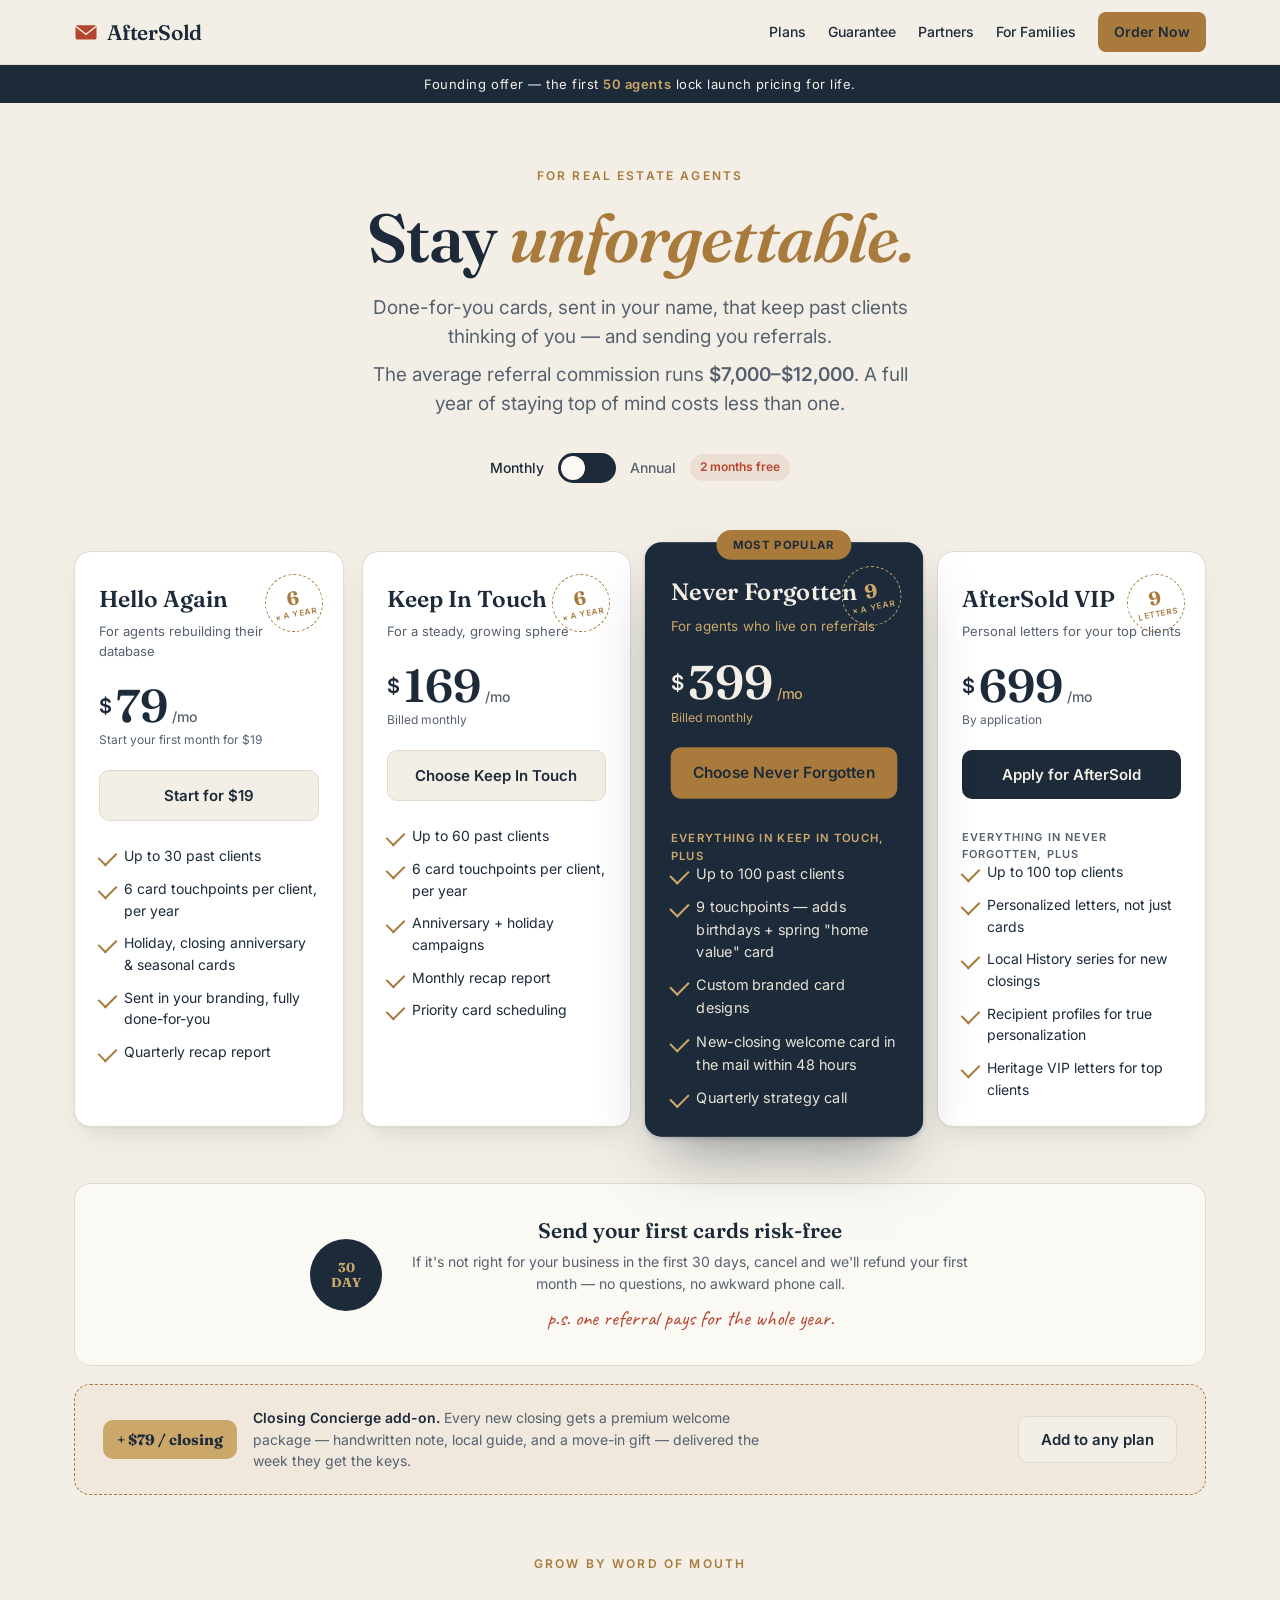
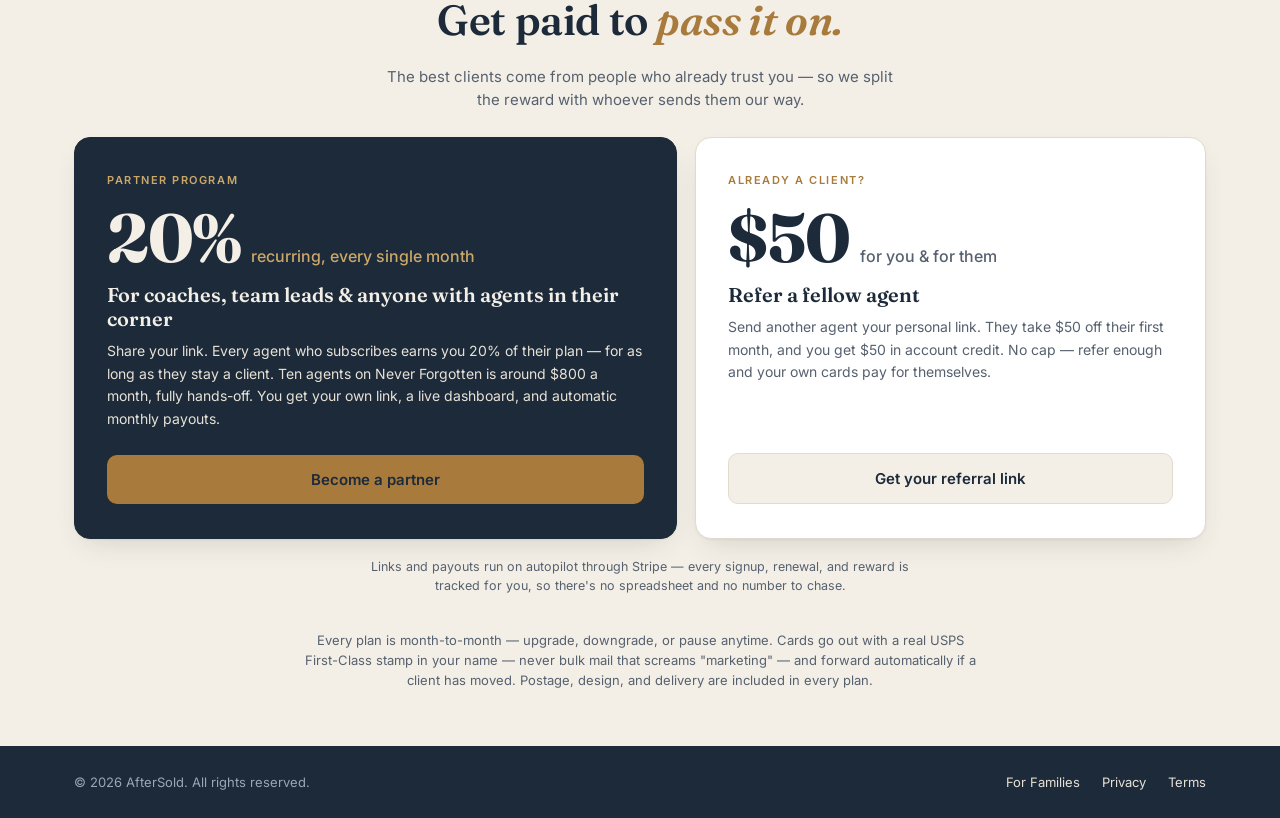
==== commit 102396d1: "fix: header Order Now button — gold w/ readable text The .site-nav .links a rule (dark --ink text) o" ====
--- a/business.html
+++ b/business.html
@@ -53,8 +53,8 @@
   .site-nav .links{margin-left:auto;display:flex;gap:22px;align-items:center}
   .site-nav .links a{color:var(--ink);text-decoration:none;font-size:14px;font-weight:500}
   .site-nav .links a:hover{color:var(--gold)}
-  .site-nav .nav-cta{background:var(--ink);color:var(--paper);padding:9px 16px;border-radius:8px;font-weight:600}
-  .site-nav .nav-cta:hover{background:#15212e;color:var(--paper)}
+  .site-nav .links a.nav-cta{background:var(--gold);color:var(--ink);padding:9px 16px;border-radius:8px;font-weight:600}
+  .site-nav .links a.nav-cta:hover{background:var(--gold-lt);color:var(--ink)}
   @media(max-width:620px){.site-nav .links a.hide-sm{display:none}}
 
   /* founding ribbon */
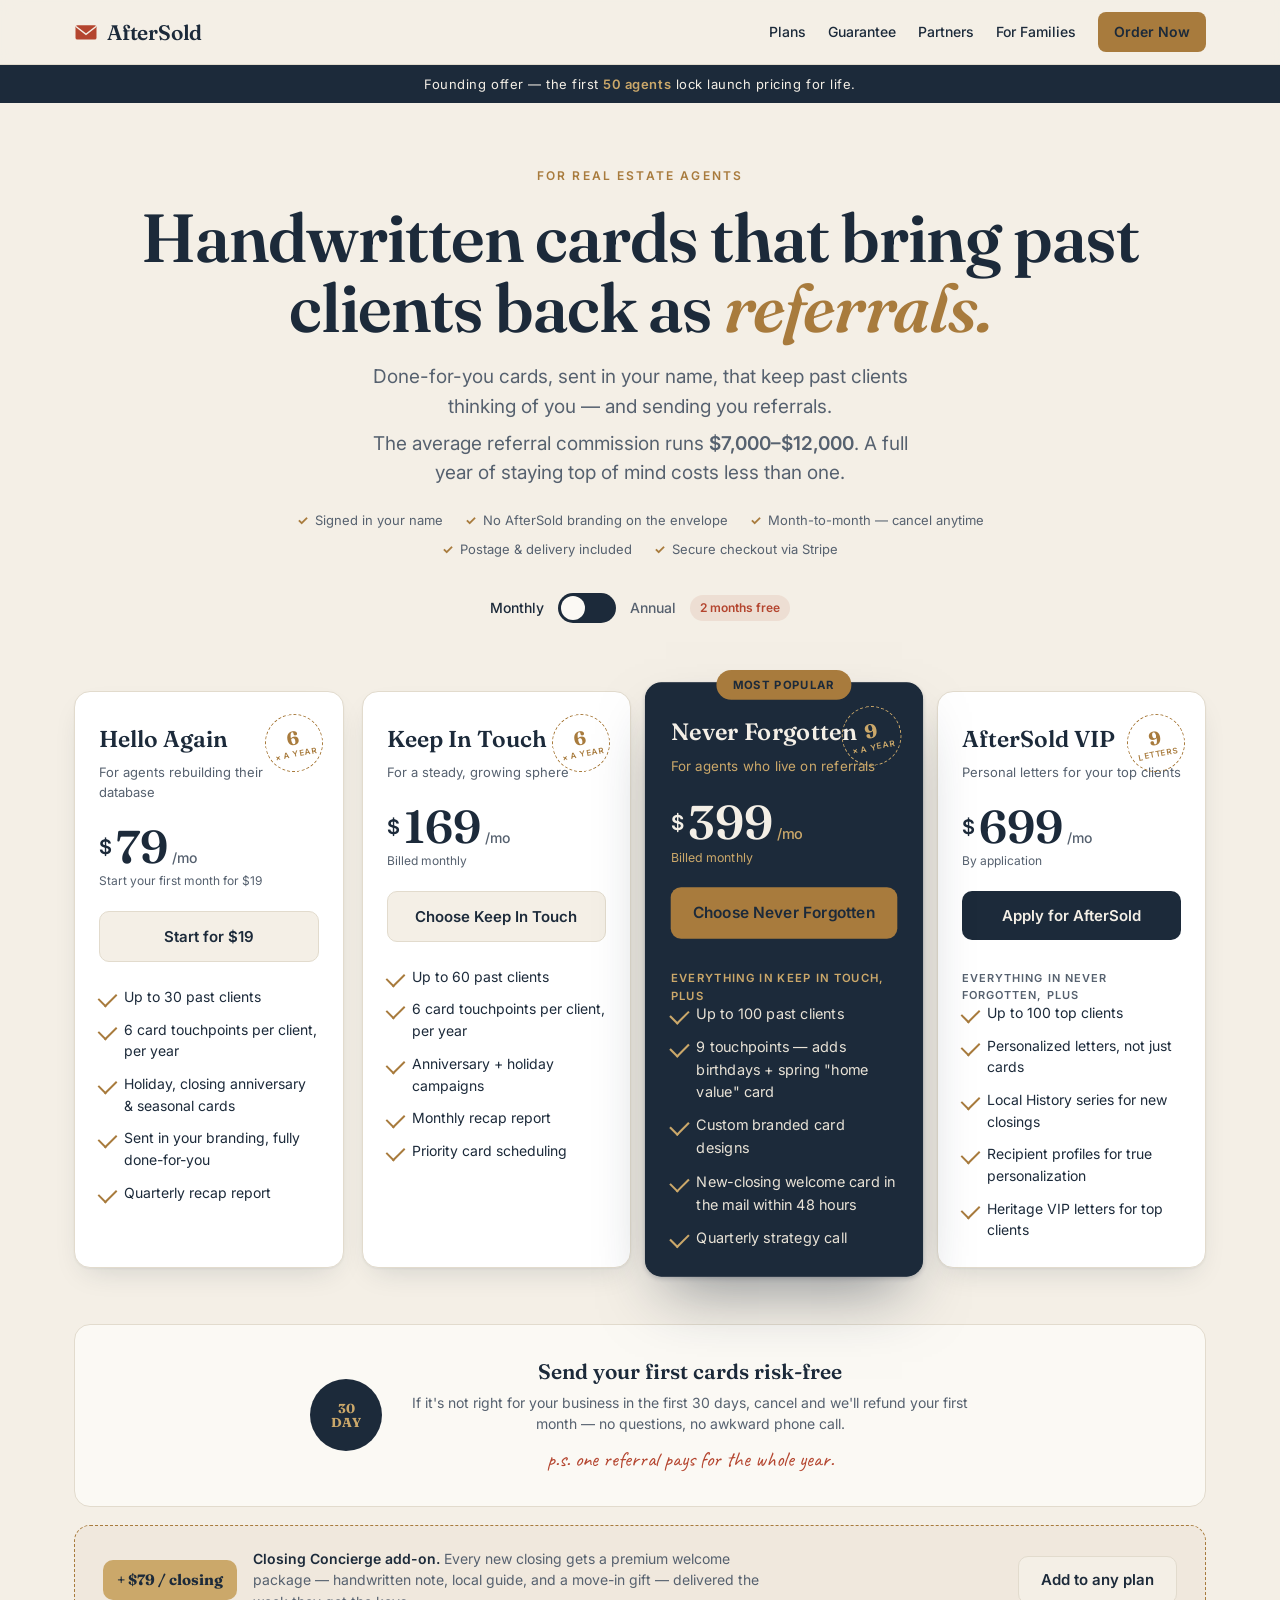
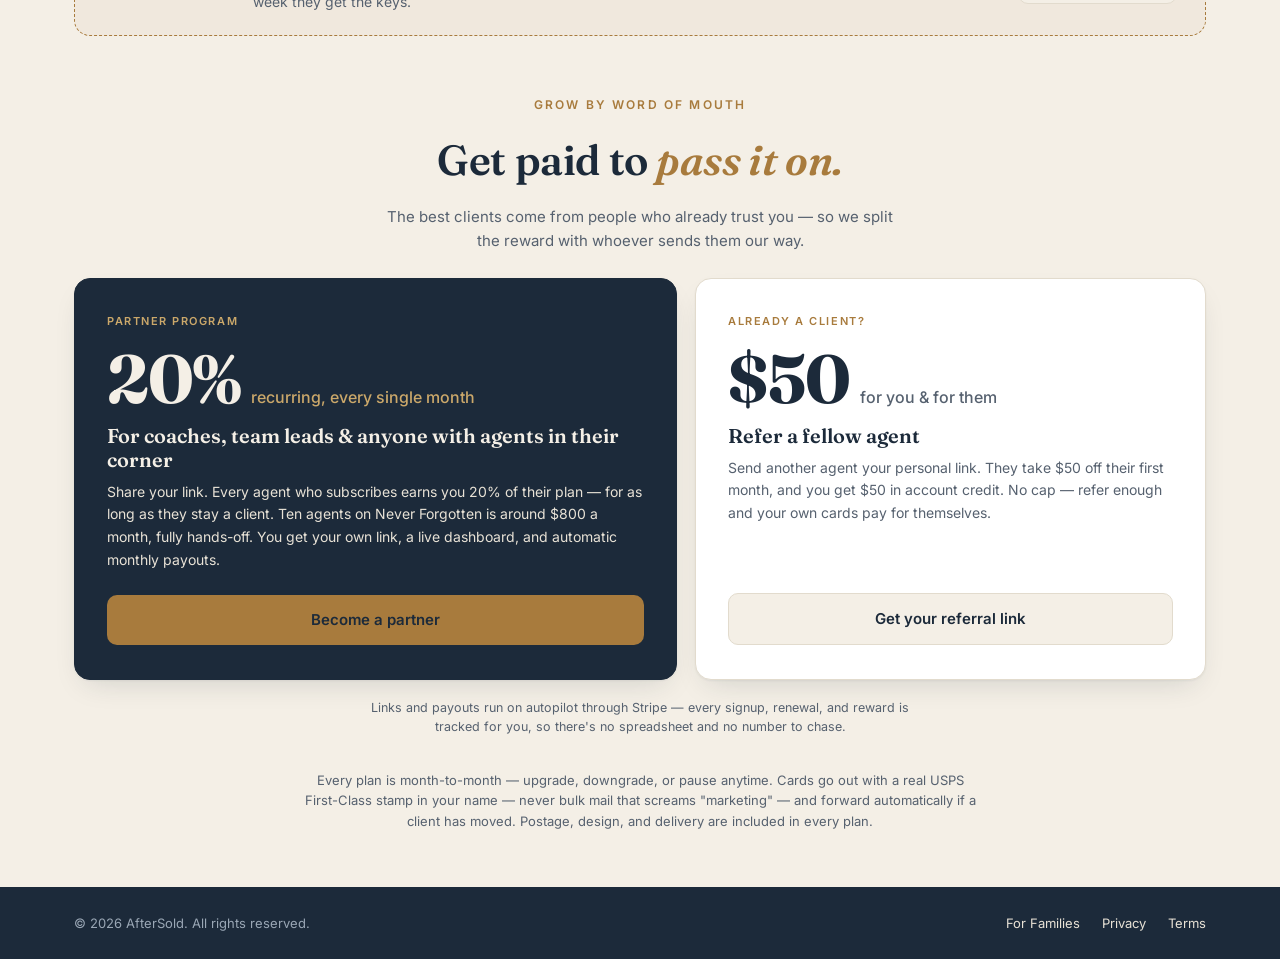
==== commit e9cc33c2: "fix: remove fabricated proof + strengthen headlines/trust (zero fabrication) Conversion + truthfulne" ====
--- a/business.html
+++ b/business.html
@@ -3,7 +3,7 @@
 <head>
 <meta charset="UTF-8">
 <meta name="viewport" content="width=device-width, initial-scale=1.0">
-<title>AfterSold for Business — Plans That Keep You Unforgettable</title>
+<title>AfterSold for Business — Done-for-You Client Cards That Drive Referrals</title>
 <meta name="description" content="Done-for-you handwritten cards and personalized letters, sent in your name, that keep past clients thinking of you — and sending you referrals. Plans from $79/mo for real estate agents.">
 <link rel="canonical" href="https://600589mbm-beep.github.io/aftersold-site/business.html">
 <meta property="og:type" content="website">
@@ -92,6 +92,10 @@
     font-size:15px;color:var(--ink);margin:18px auto 0;max-width:560px;
   }
   .roi b{font-weight:600}
+  /* true trust strip (above the fold) */
+  .trust-strip{list-style:none;display:flex;flex-wrap:wrap;justify-content:center;gap:9px 22px;margin:22px auto 0;max-width:780px;padding:0}
+  .trust-strip li{font-size:13px;color:var(--ink-soft);position:relative;padding-left:18px}
+  .trust-strip li::before{content:"✓";position:absolute;left:0;color:var(--gold);font-weight:700}
 
   /* toggle */
   .toggle-row{display:flex;justify-content:center;align-items:center;gap:14px;margin:34px 0 8px}
@@ -294,9 +298,16 @@
 
   <section class="hero">
     <div class="eyebrow">For real estate agents</div>
-    <h1>Stay <em>unforgettable.</em></h1>
+    <h1>Handwritten cards that bring past clients back as <em>referrals.</em></h1>
     <p>Done-for-you cards, sent in your name, that keep past clients thinking of you — and sending you referrals.</p>
     <p class="roi">The average referral commission runs <b>$7,000–$12,000</b>. A full year of staying top of mind costs less than one.</p>
+    <ul class="trust-strip" aria-label="What's included">
+      <li>Signed in your name</li>
+      <li>No AfterSold branding on the envelope</li>
+      <li>Month-to-month — cancel anytime</li>
+      <li>Postage &amp; delivery included</li>
+      <li>Secure checkout via Stripe</li>
+    </ul>
 
     <div class="toggle-row">
       <span class="toggle-lbl on" id="lbl-mo">Monthly</span>
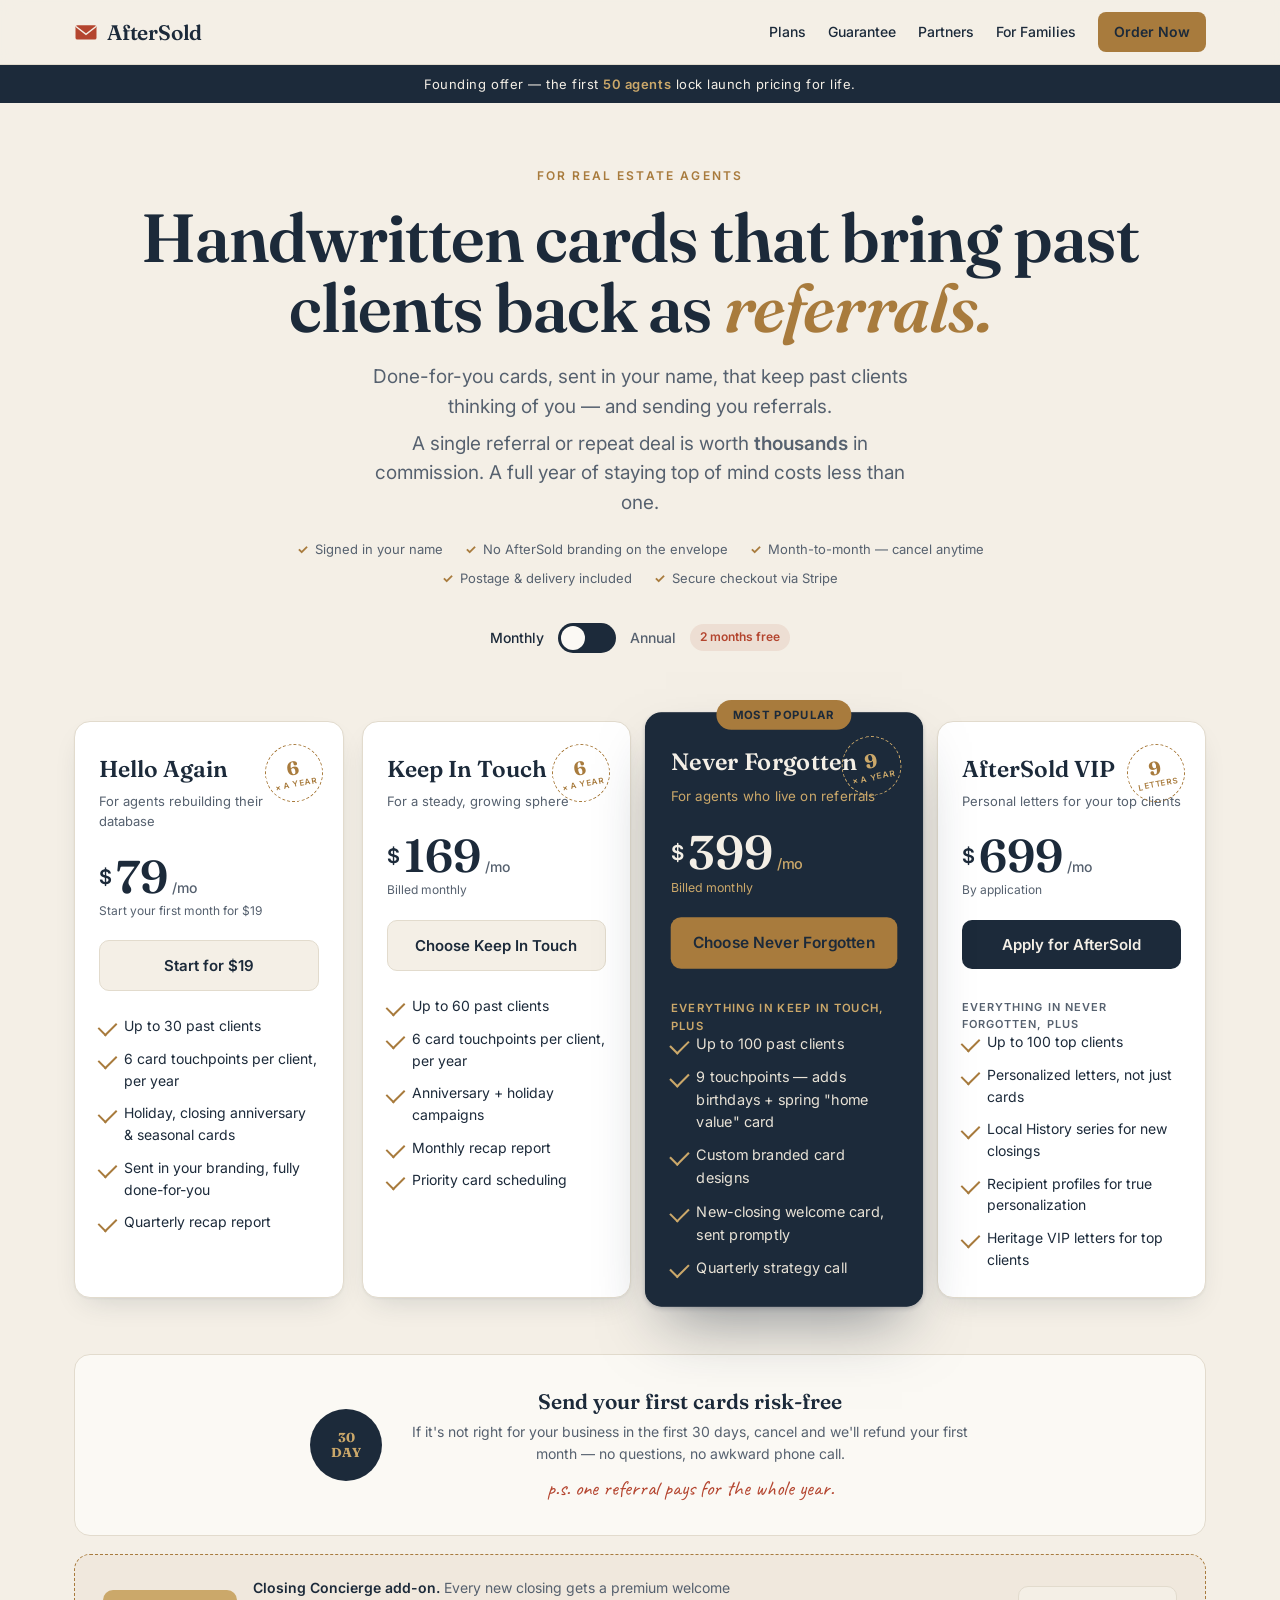
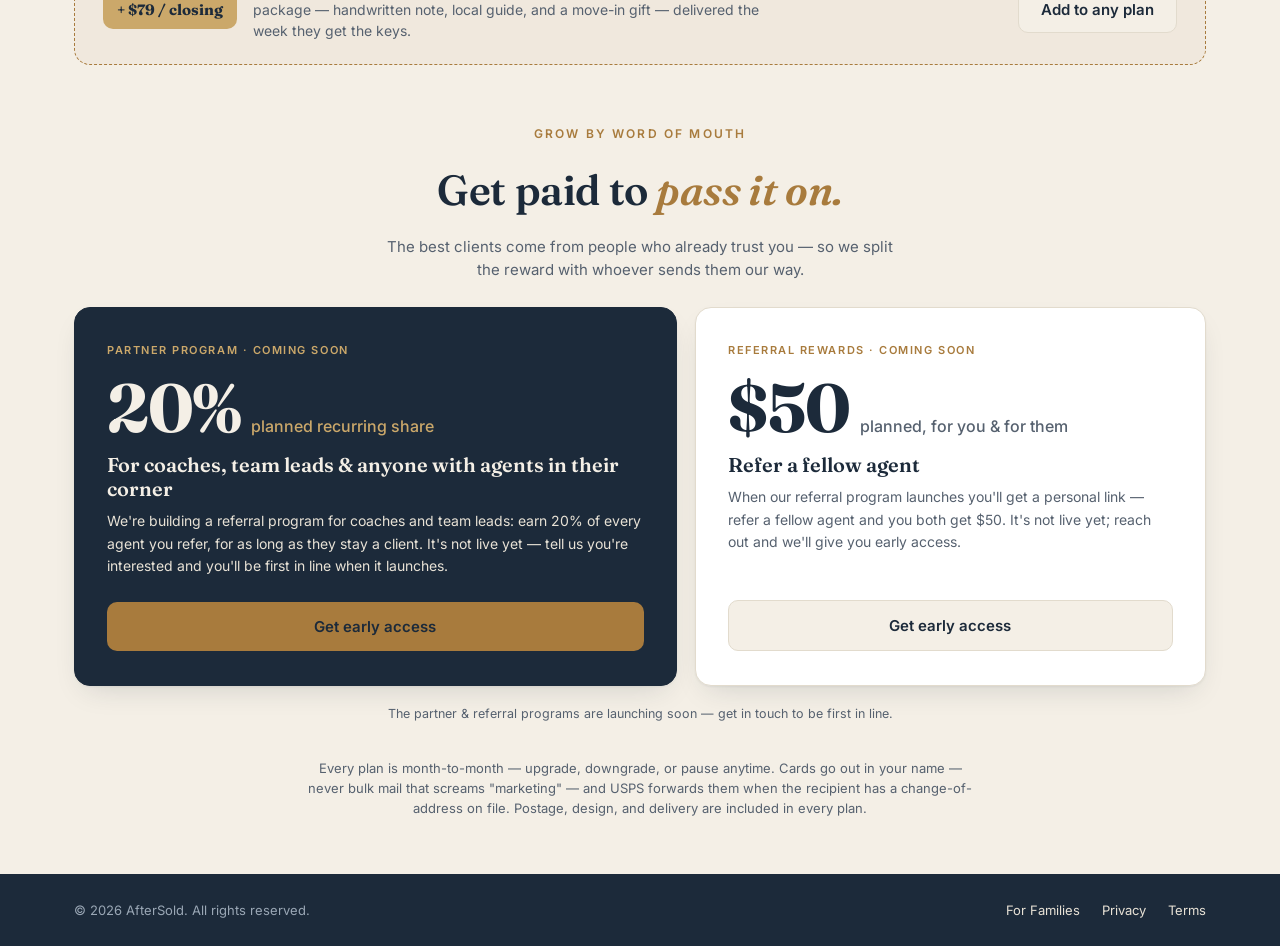
==== commit 967148e2: "fix: soften unverifiable claims to what's deliverable today - cart.html: neutralize the deceptive re" ====
--- a/business.html
+++ b/business.html
@@ -300,7 +300,7 @@
     <div class="eyebrow">For real estate agents</div>
     <h1>Handwritten cards that bring past clients back as <em>referrals.</em></h1>
     <p>Done-for-you cards, sent in your name, that keep past clients thinking of you — and sending you referrals.</p>
-    <p class="roi">The average referral commission runs <b>$7,000–$12,000</b>. A full year of staying top of mind costs less than one.</p>
+    <p class="roi">A single referral or repeat deal is worth <b>thousands</b> in commission. A full year of staying top of mind costs less than one.</p>
     <ul class="trust-strip" aria-label="What's included">
       <li>Signed in your name</li>
       <li>No AfterSold branding on the envelope</li>
@@ -378,7 +378,7 @@
         <li>Up to 100 past clients</li>
         <li>9 touchpoints — adds birthdays + spring "home value" card</li>
         <li>Custom branded card designs</li>
-        <li>New-closing welcome card in the mail within 48 hours</li>
+        <li>New-closing welcome card, sent promptly</li>
         <li>Quarterly strategy call</li>
       </ul>
     </div>
@@ -432,27 +432,27 @@
     <div class="grow-grid">
 
       <div class="grow-card dark">
-        <div class="grow-kicker">Partner program</div>
-        <div class="grow-fig"><span class="big">20%</span><span class="lil">recurring, every single month</span></div>
+        <div class="grow-kicker">Partner program · coming soon</div>
+        <div class="grow-fig"><span class="big">20%</span><span class="lil">planned recurring share</span></div>
         <h3>For coaches, team leads &amp; anyone with agents in their corner</h3>
-        <p class="body">Share your link. Every agent who subscribes earns you 20% of their plan — for as long as they stay a client. Ten agents on Never Forgotten is around $800 a month, fully hands-off. You get your own link, a live dashboard, and automatic monthly payouts.</p>
-        <a href="mailto:600589mbm@gmail.com?subject=AfterSold%20Partner%20Program" class="cta cta-solid">Become a partner</a>
+        <p class="body">We're building a referral program for coaches and team leads: earn 20% of every agent you refer, for as long as they stay a client. It's not live yet — tell us you're interested and you'll be first in line when it launches.</p>
+        <a href="mailto:600589mbm@gmail.com?subject=AfterSold%20Partner%20Program%20%E2%80%94%20early%20interest" class="cta cta-solid">Get early access</a>
       </div>
 
       <div class="grow-card light">
-        <div class="grow-kicker">Already a client?</div>
-        <div class="grow-fig"><span class="big">$50</span><span class="lil">for you &amp; for them</span></div>
+        <div class="grow-kicker">Referral rewards · coming soon</div>
+        <div class="grow-fig"><span class="big">$50</span><span class="lil">planned, for you &amp; for them</span></div>
         <h3>Refer a fellow agent</h3>
-        <p class="body">Send another agent your personal link. They take $50 off their first month, and you get $50 in account credit. No cap — refer enough and your own cards pay for themselves.</p>
-        <a href="mailto:600589mbm@gmail.com?subject=AfterSold%20Referral%20Link" class="cta cta-ghost">Get your referral link</a>
+        <p class="body">When our referral program launches you'll get a personal link — refer a fellow agent and you both get $50. It's not live yet; reach out and we'll give you early access.</p>
+        <a href="mailto:600589mbm@gmail.com?subject=AfterSold%20Referral%20%E2%80%94%20early%20interest" class="cta cta-ghost">Get early access</a>
       </div>
 
     </div>
-    <p class="grow-note">Links and payouts run on autopilot through Stripe — every signup, renewal, and reward is tracked for you, so there's no spreadsheet and no number to chase.</p>
+    <p class="grow-note">The partner &amp; referral programs are launching soon — get in touch to be first in line.</p>
   </section>
 
   <p class="footnote">
-    Every plan is month-to-month — upgrade, downgrade, or pause anytime. Cards go out with a real USPS First-Class stamp in your name — never bulk mail that screams "marketing" — and forward automatically if a client has moved. Postage, design, and delivery are included in every plan.
+    Every plan is month-to-month — upgrade, downgrade, or pause anytime. Cards go out in your name — never bulk mail that screams "marketing" — and USPS forwards them when the recipient has a change-of-address on file. Postage, design, and delivery are included in every plan.
   </p>
 
 </main>
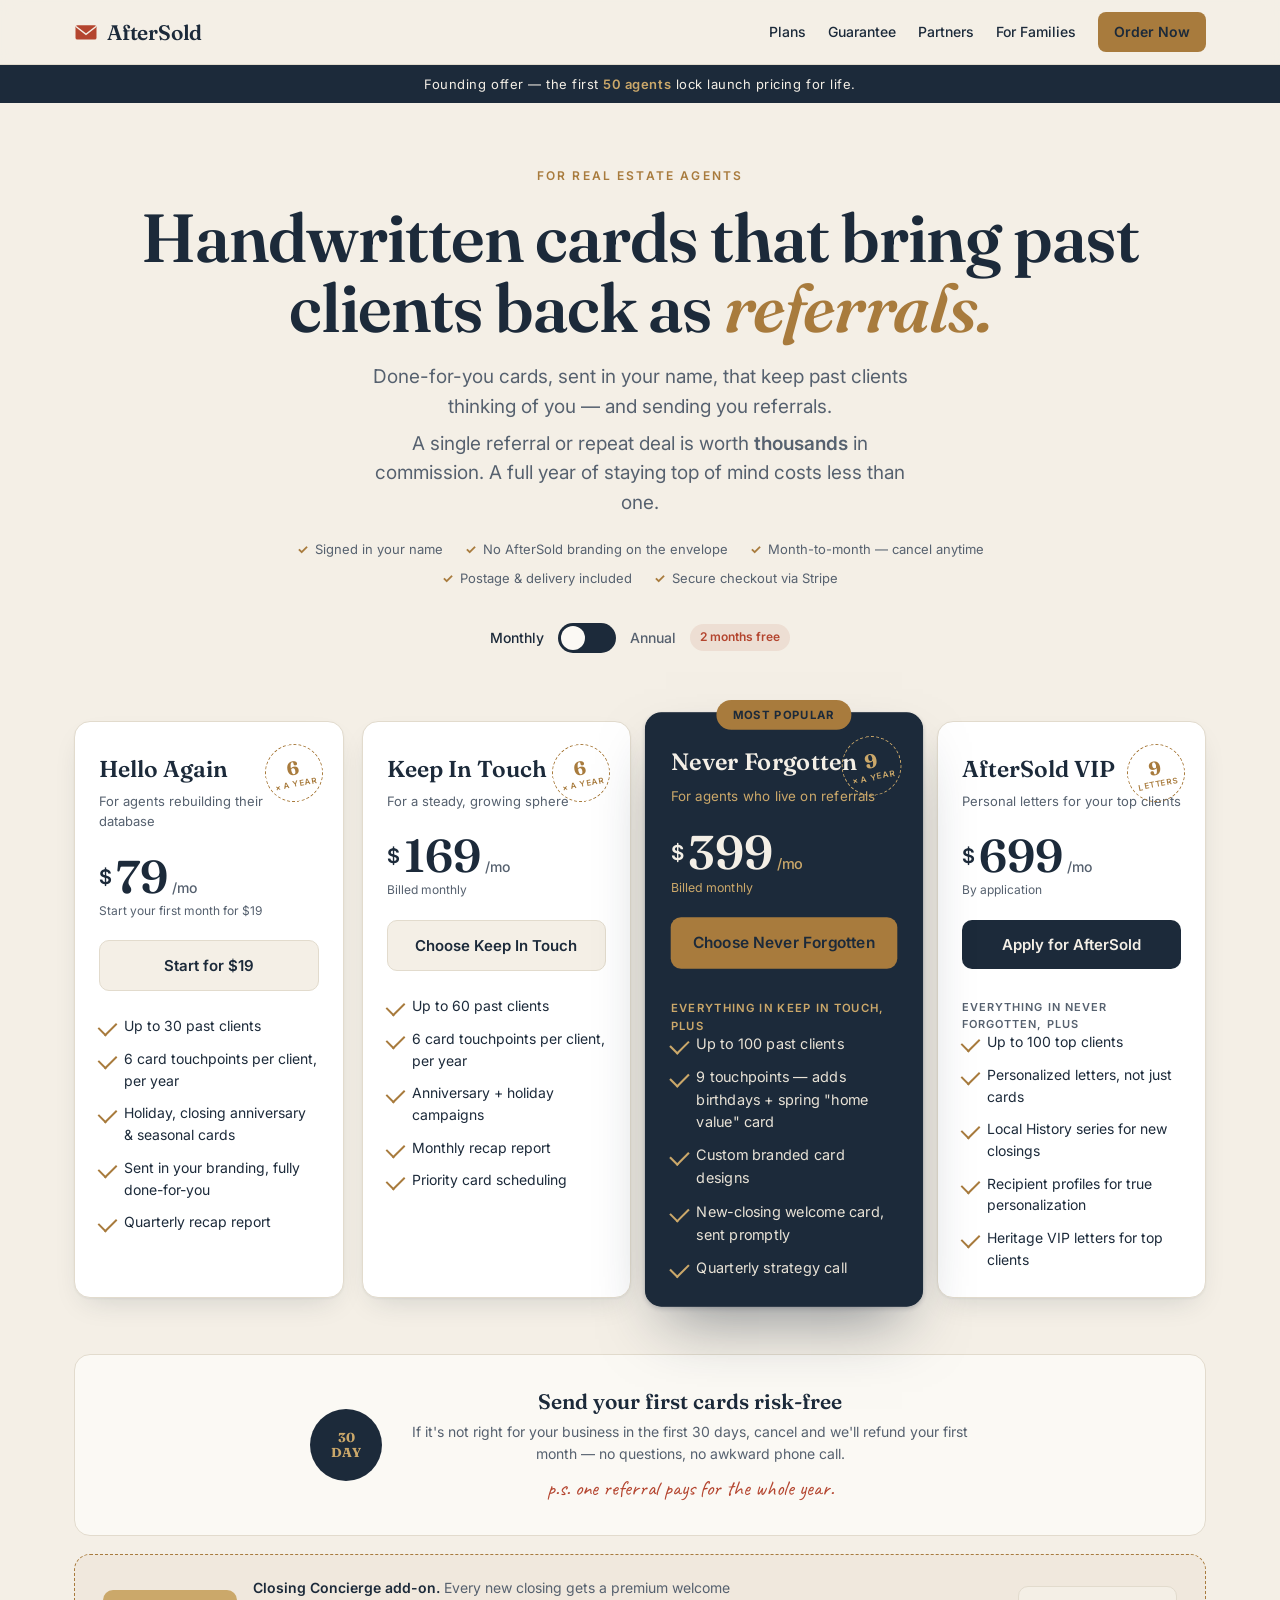
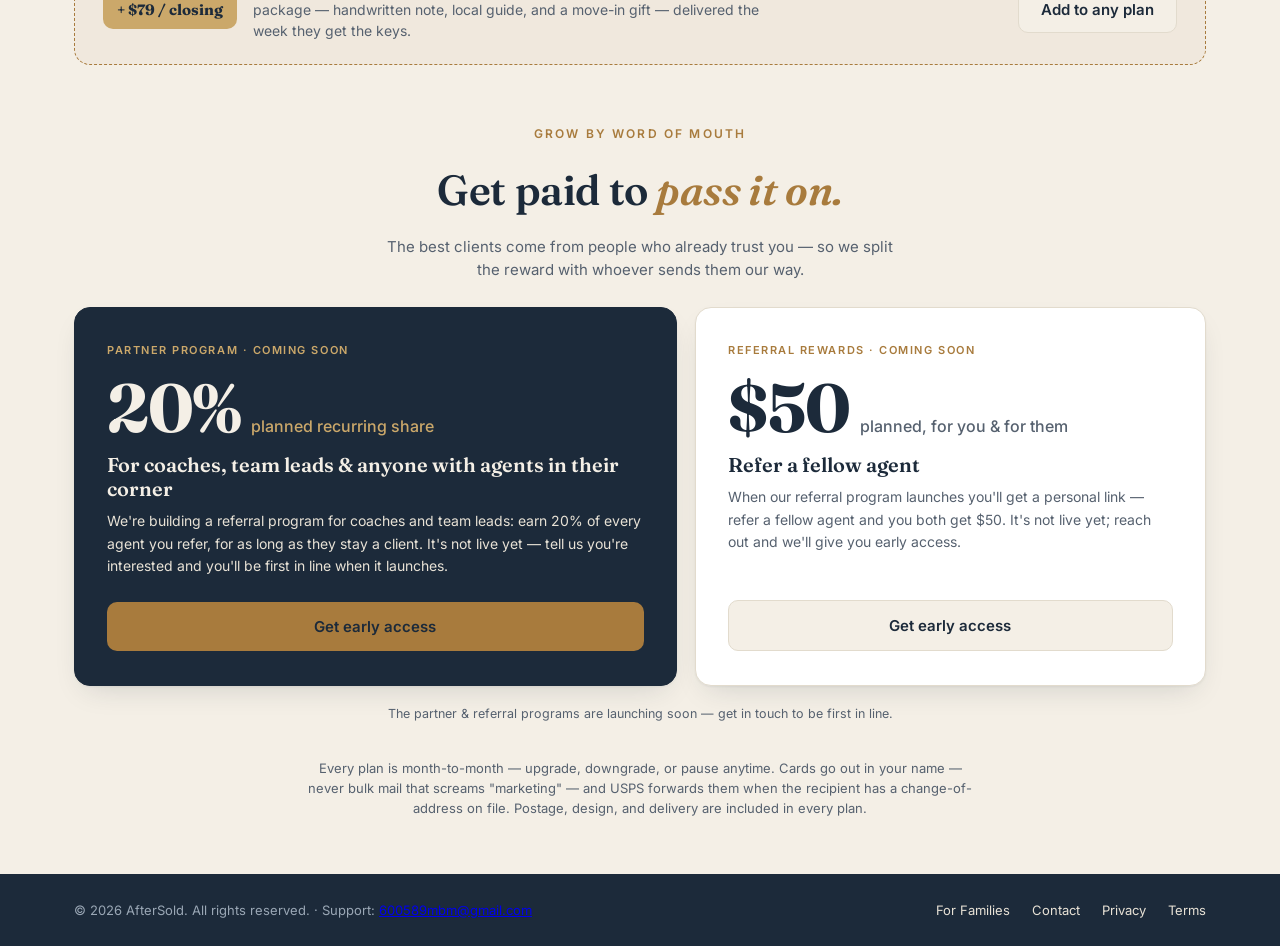
==== commit 603cd83a: "Launch fixes: live Stripe checkout for all plans, Santa Letter checkout, real Privacy/Terms, annual " ====
--- a/business.html
+++ b/business.html
@@ -11,7 +11,11 @@
 <meta property="og:description" content="Done-for-you cards and letters, sent in your name, that bring past clients back as referrals.">
 <meta property="og:url" content="https://600589mbm-beep.github.io/aftersold-site/business.html">
 <meta property="og:site_name" content="AfterSold">
-<meta name="twitter:card" content="summary">
+<meta property="og:image" content="https://600589mbm-beep.github.io/aftersold-site/og-image.png">
+<meta property="og:image:width" content="1200">
+<meta property="og:image:height" content="630">
+<meta name="twitter:card" content="summary_large_image">
+<meta name="twitter:image" content="https://600589mbm-beep.github.io/aftersold-site/og-image.png">
 <link rel="icon" href="data:image/svg+xml,%3Csvg xmlns='http://www.w3.org/2000/svg' viewBox='0 0 64 64'%3E%3Crect x='4' y='14' width='56' height='38' rx='5' fill='%23B4452F'/%3E%3Cpath d='M6 18l26 20 26-20' fill='none' stroke='%23F4EFE6' stroke-width='4' stroke-linecap='round'/%3E%3Ccircle cx='32' cy='40' r='5' fill='%23CBA86A'/%3E%3C/svg%3E">
 <link rel="preconnect" href="https://fonts.googleapis.com">
 <link rel="preconnect" href="https://fonts.gstatic.com" crossorigin>
@@ -331,7 +335,7 @@
         <span class="per">/mo</span>
       </div>
       <div class="billed" data-mo="Start your first month for $19" data-yr="$790 billed yearly">Start your first month for $19</div>
-      <a href="cart.html?plan=hello-again" class="cta cta-ghost">Start for $19</a>
+      <a href="cart.html?plan=hello-again" class="cta cta-ghost" data-plan="hello-again" data-mo-cta="Start for $19" data-yr-cta="Choose Annual — 2 months free">Start for $19</a>
       <ul class="feat-list">
         <li>Up to 30 past clients</li>
         <li>6 card touchpoints per client, per year</li>
@@ -351,7 +355,7 @@
         <span class="per">/mo</span>
       </div>
       <div class="billed" data-mo="Billed monthly" data-yr="$1,690 billed yearly">Billed monthly</div>
-      <a href="cart.html?plan=keep-in-touch" class="cta cta-ghost">Choose Keep In Touch</a>
+      <a href="cart.html?plan=keep-in-touch" class="cta cta-ghost" data-plan="keep-in-touch">Choose Keep In Touch</a>
       <ul class="feat-list">
         <li>Up to 60 past clients</li>
         <li>6 card touchpoints per client, per year</li>
@@ -372,7 +376,7 @@
         <span class="per">/mo</span>
       </div>
       <div class="billed" data-mo="Billed monthly" data-yr="$3,990 billed yearly">Billed monthly</div>
-      <a href="cart.html?plan=never-forgotten" class="cta cta-solid">Choose Never Forgotten</a>
+      <a href="cart.html?plan=never-forgotten" class="cta cta-solid" data-plan="never-forgotten">Choose Never Forgotten</a>
       <div class="feat-head">Everything in Keep In Touch, plus</div>
       <ul class="feat-list">
         <li>Up to 100 past clients</li>
@@ -393,7 +397,7 @@
         <span class="per">/mo</span>
       </div>
       <div class="billed" data-mo="By application" data-yr="$6,990 billed yearly">By application</div>
-      <a href="cart.html?plan=letters" class="cta cta-ink">Apply for AfterSold</a>
+      <a href="cart.html?plan=letters" class="cta cta-ink" data-plan="letters">Apply for AfterSold</a>
       <div class="feat-head">Everything in Never Forgotten, plus</div>
       <ul class="feat-list">
         <li>Up to 100 top clients</li>
@@ -459,9 +463,10 @@
 
 <footer class="site-footer">
   <div class="f-in">
-    <p>© 2026 AfterSold. All rights reserved.</p>
+    <p>© 2026 AfterSold. All rights reserved. · Support: <a href="mailto:600589mbm@gmail.com">600589mbm@gmail.com</a></p>
     <nav aria-label="Footer">
       <a href="index.html">For Families</a>
+      <a href="mailto:600589mbm@gmail.com">Contact</a>
       <a href="privacy.html">Privacy</a>
       <a href="terms.html">Terms</a>
     </nav>
@@ -482,6 +487,11 @@
       document.querySelectorAll('.billed').forEach(function(el){
         el.textContent = annual ? el.dataset.yr : el.dataset.mo;
       });
+      // Keep the checkout CTAs in sync with the billing toggle, so annual really is annual.
+      document.querySelectorAll('a.cta[data-plan]').forEach(function(a){
+        a.setAttribute('href', 'cart.html?plan=' + a.dataset.plan + (annual ? '&billing=annual' : ''));
+        if(a.dataset.moCta && a.dataset.yrCta){ a.textContent = annual ? a.dataset.yrCta : a.dataset.moCta; }
+      });
       lblMo.classList.toggle('on', !annual);
       lblYr.classList.toggle('on', annual);
       sw.setAttribute('aria-checked', annual ? 'true' : 'false');
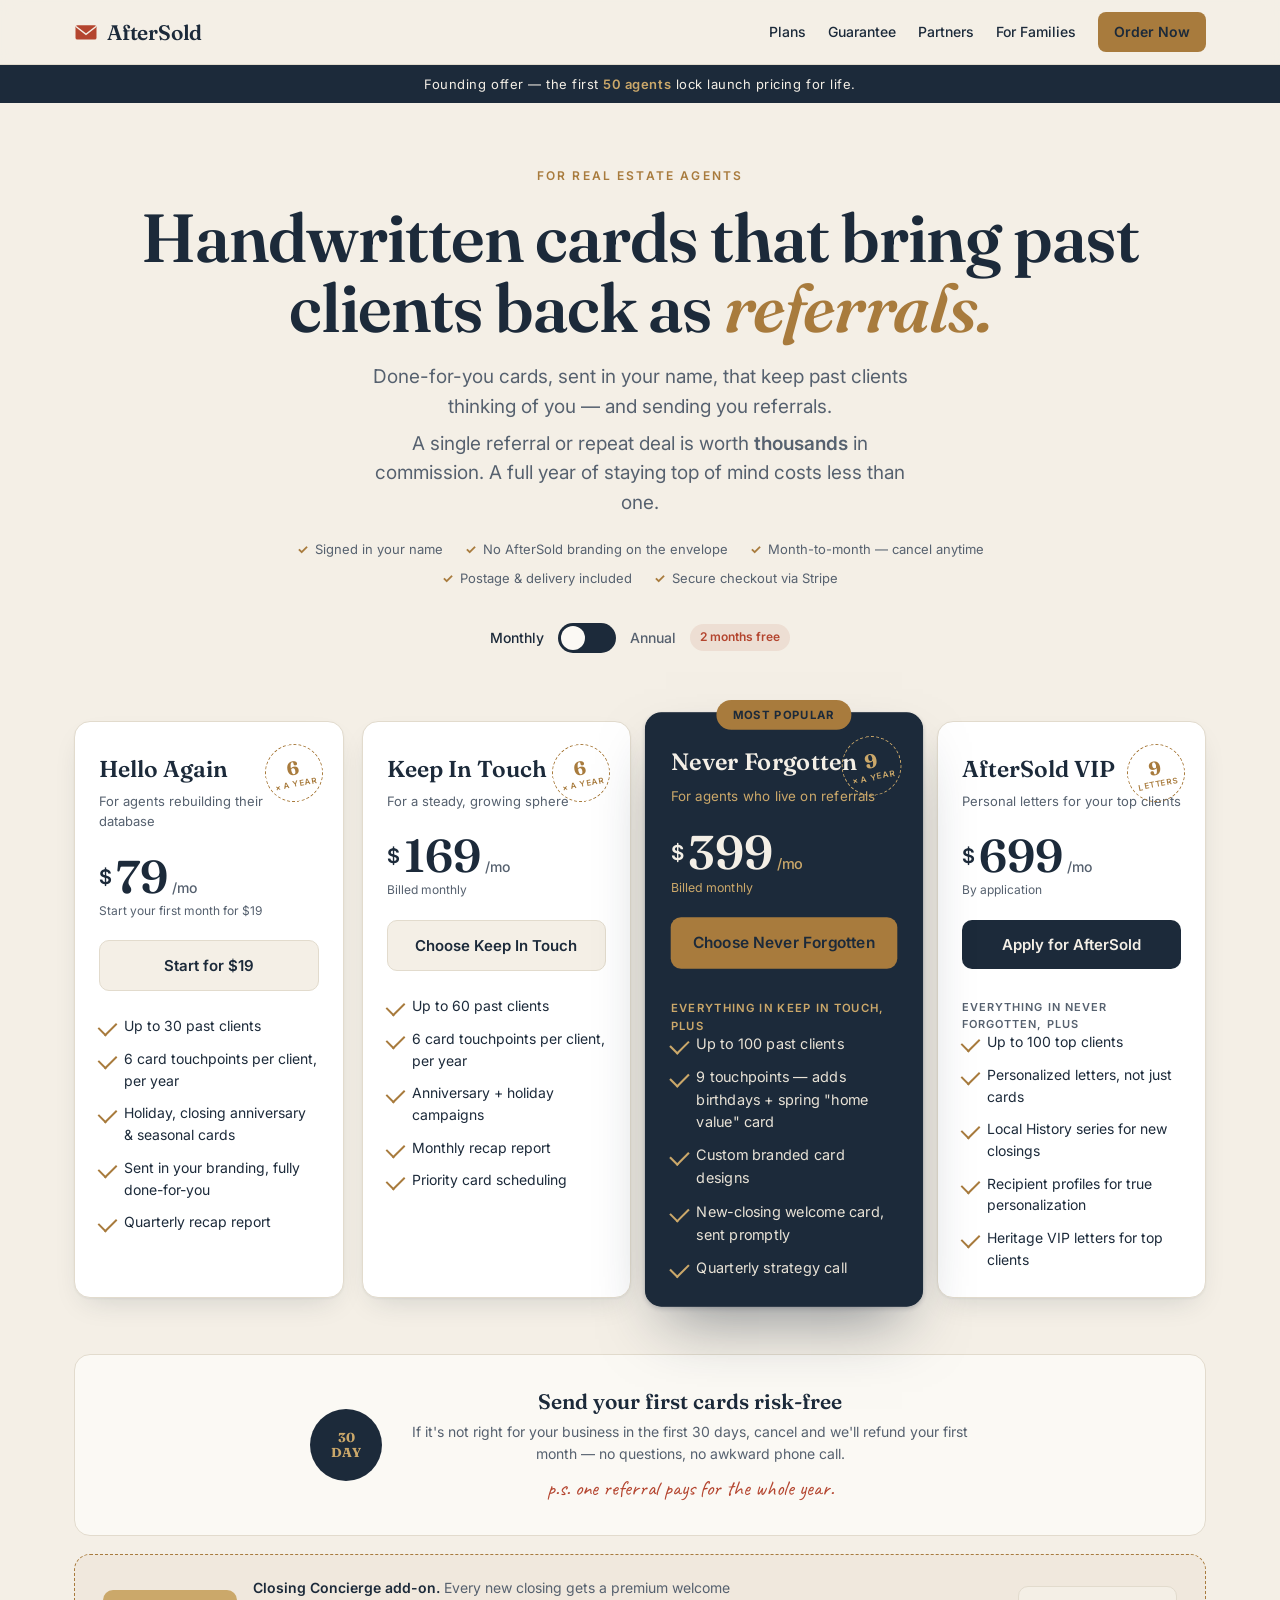
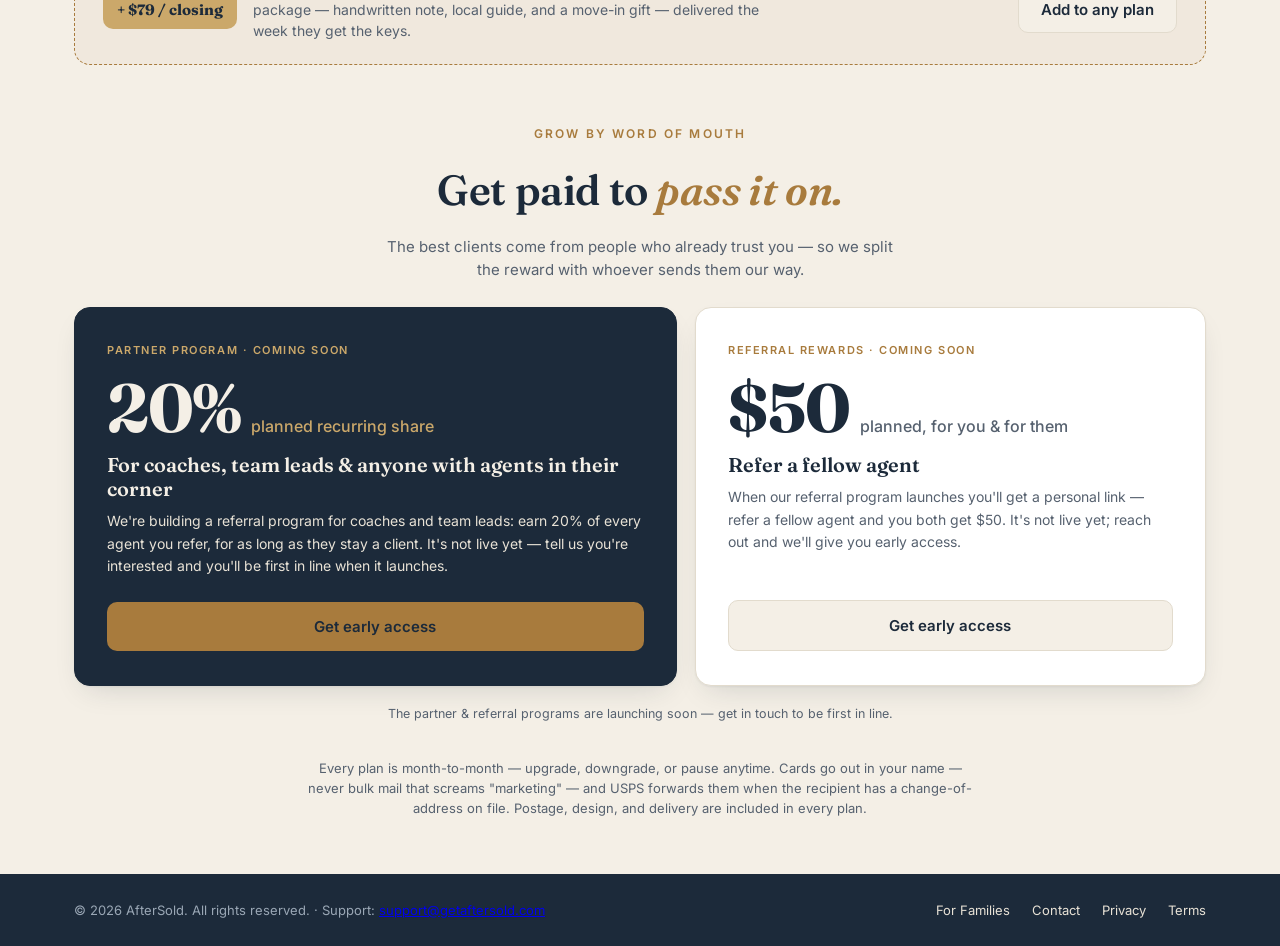
==== commit 2ed39534: "Switch site contact email to support@getaftersold.com" ====
--- a/business.html
+++ b/business.html
@@ -1,21 +1,29 @@
 <!DOCTYPE html>
 <html lang="en">
 <head>
+<!-- Google tag (gtag.js) -->
+<script async src="https://www.googletagmanager.com/gtag/js?id=G-YV7B1PMZW4"></script>
+<script>
+  window.dataLayer = window.dataLayer || [];
+  function gtag(){dataLayer.push(arguments);}
+  gtag('js', new Date());
+  gtag('config', 'G-YV7B1PMZW4');
+</script>
 <meta charset="UTF-8">
 <meta name="viewport" content="width=device-width, initial-scale=1.0">
 <title>AfterSold for Business — Done-for-You Client Cards That Drive Referrals</title>
 <meta name="description" content="Done-for-you handwritten cards and personalized letters, sent in your name, that keep past clients thinking of you — and sending you referrals. Plans from $79/mo for real estate agents.">
-<link rel="canonical" href="https://600589mbm-beep.github.io/aftersold-site/business.html">
+<link rel="canonical" href="https://getaftersold.com/business.html">
 <meta property="og:type" content="website">
 <meta property="og:title" content="AfterSold for Business — Stay Unforgettable">
 <meta property="og:description" content="Done-for-you cards and letters, sent in your name, that bring past clients back as referrals.">
-<meta property="og:url" content="https://600589mbm-beep.github.io/aftersold-site/business.html">
+<meta property="og:url" content="https://getaftersold.com/business.html">
 <meta property="og:site_name" content="AfterSold">
-<meta property="og:image" content="https://600589mbm-beep.github.io/aftersold-site/og-image.png">
+<meta property="og:image" content="https://getaftersold.com/og-image.png">
 <meta property="og:image:width" content="1200">
 <meta property="og:image:height" content="630">
 <meta name="twitter:card" content="summary_large_image">
-<meta name="twitter:image" content="https://600589mbm-beep.github.io/aftersold-site/og-image.png">
+<meta name="twitter:image" content="https://getaftersold.com/og-image.png">
 <link rel="icon" href="data:image/svg+xml,%3Csvg xmlns='http://www.w3.org/2000/svg' viewBox='0 0 64 64'%3E%3Crect x='4' y='14' width='56' height='38' rx='5' fill='%23B4452F'/%3E%3Cpath d='M6 18l26 20 26-20' fill='none' stroke='%23F4EFE6' stroke-width='4' stroke-linecap='round'/%3E%3Ccircle cx='32' cy='40' r='5' fill='%23CBA86A'/%3E%3C/svg%3E">
 <link rel="preconnect" href="https://fonts.googleapis.com">
 <link rel="preconnect" href="https://fonts.gstatic.com" crossorigin>
@@ -440,7 +448,7 @@
         <div class="grow-fig"><span class="big">20%</span><span class="lil">planned recurring share</span></div>
         <h3>For coaches, team leads &amp; anyone with agents in their corner</h3>
         <p class="body">We're building a referral program for coaches and team leads: earn 20% of every agent you refer, for as long as they stay a client. It's not live yet — tell us you're interested and you'll be first in line when it launches.</p>
-        <a href="mailto:600589mbm@gmail.com?subject=AfterSold%20Partner%20Program%20%E2%80%94%20early%20interest" class="cta cta-solid">Get early access</a>
+        <a href="mailto:support@getaftersold.com?subject=AfterSold%20Partner%20Program%20%E2%80%94%20early%20interest" class="cta cta-solid">Get early access</a>
       </div>
 
       <div class="grow-card light">
@@ -448,7 +456,7 @@
         <div class="grow-fig"><span class="big">$50</span><span class="lil">planned, for you &amp; for them</span></div>
         <h3>Refer a fellow agent</h3>
         <p class="body">When our referral program launches you'll get a personal link — refer a fellow agent and you both get $50. It's not live yet; reach out and we'll give you early access.</p>
-        <a href="mailto:600589mbm@gmail.com?subject=AfterSold%20Referral%20%E2%80%94%20early%20interest" class="cta cta-ghost">Get early access</a>
+        <a href="mailto:support@getaftersold.com?subject=AfterSold%20Referral%20%E2%80%94%20early%20interest" class="cta cta-ghost">Get early access</a>
       </div>
 
     </div>
@@ -463,10 +471,10 @@
 
 <footer class="site-footer">
   <div class="f-in">
-    <p>© 2026 AfterSold. All rights reserved. · Support: <a href="mailto:600589mbm@gmail.com">600589mbm@gmail.com</a></p>
+    <p>© 2026 AfterSold. All rights reserved. · Support: <a href="mailto:support@getaftersold.com">support@getaftersold.com</a></p>
     <nav aria-label="Footer">
       <a href="index.html">For Families</a>
-      <a href="mailto:600589mbm@gmail.com">Contact</a>
+      <a href="mailto:support@getaftersold.com">Contact</a>
       <a href="privacy.html">Privacy</a>
       <a href="terms.html">Terms</a>
     </nav>
